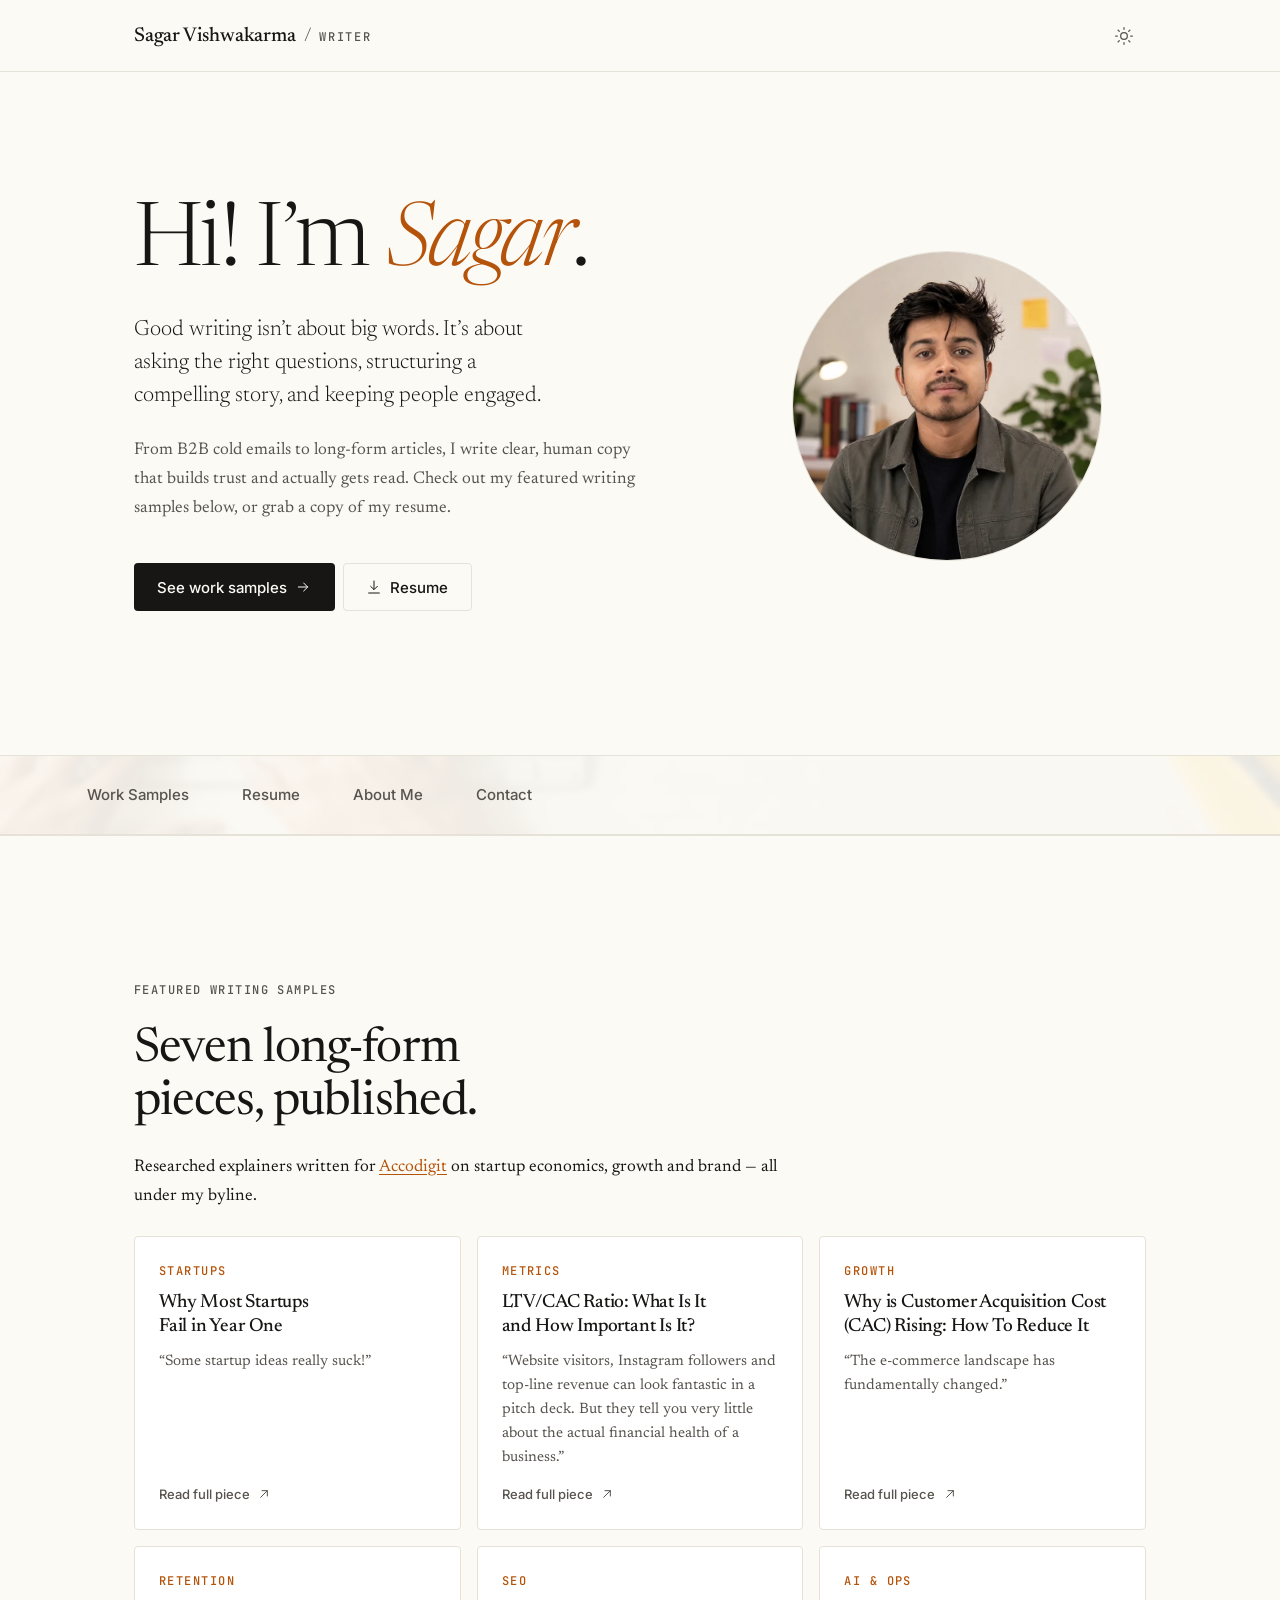
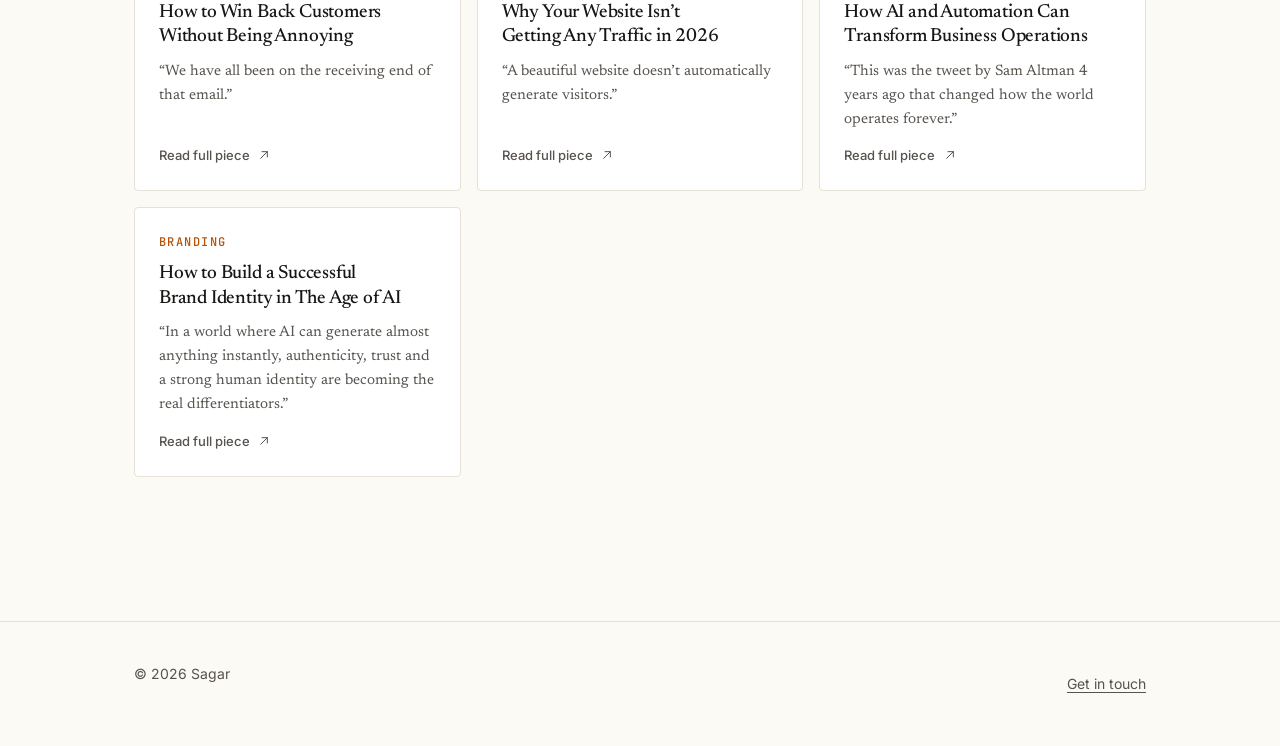
==== index.html @ b04f889c "first commit" ====
<!doctype html>
<html lang="en">
<head>
<meta charset="utf-8">
<meta name="viewport" content="width=device-width, initial-scale=1">
<title>Sagar Vishwakarma — Writer</title>
<meta name="description" content="Sagar Vishwakarma writes B2B cold email sequences, short-form video scripts and long-form articles. Featured writing samples, resume and contact.">
<meta name="author" content="Sagar Vishwakarma">
<link rel="canonical" href="https://example.github.io/">

<meta property="og:type" content="profile">
<meta property="og:title" content="Sagar Vishwakarma — Writer">
<meta property="og:description" content="Sagar Vishwakarma writes B2B cold email sequences, short-form video scripts and long-form articles. Featured writing samples, resume and contact.">
<meta property="og:image" content="assets/img/og-cover.png">
<meta property="og:image:width" content="1200">
<meta property="og:image:height" content="630">
<meta name="twitter:card" content="summary_large_image">
<meta name="twitter:title" content="Sagar Vishwakarma — Writer">
<meta name="twitter:description" content="Sagar Vishwakarma writes B2B cold email sequences, short-form video scripts and long-form articles. Featured writing samples, resume and contact.">
<meta name="twitter:image" content="assets/img/og-cover.png">

<meta name="theme-color" content="#FCFAF5" media="(prefers-color-scheme: light)">
<meta name="theme-color" content="#14130F" media="(prefers-color-scheme: dark)">

<link rel="icon" href="assets/img/favicon.svg" type="image/svg+xml">

<link rel="preconnect" href="https://fonts.googleapis.com">
<link rel="preconnect" href="https://fonts.gstatic.com" crossorigin>
<link href="https://fonts.googleapis.com/css2?family=Newsreader:ital,opsz,wght@0,6..72,300..700;1,6..72,300..600&family=Inter:wght@400;500;600&family=JetBrains+Mono:wght@400;500&display=swap" rel="stylesheet">
<link rel="stylesheet" href="assets/css/style.css">

<!-- Applied before paint so the theme never flashes -->
<script>
  // .js gates the scroll-reveal styles so a no-JS visitor never sees a blank page.
  // The failsafe drops the gate if main.js never gets to run (404, blocked, throws),
  // which would otherwise leave everything below the fold invisible.
  document.documentElement.classList.add("js");
  window.__revealFailsafe = setTimeout(function () {
    document.documentElement.classList.remove("js");
  }, 3000);
  try {
    var t = localStorage.getItem("theme");
    if (t === "dark" || t === "light") document.documentElement.setAttribute("data-theme", t);
  } catch (e) {}
</script>

<script type="application/ld+json">
{
  "@context": "https://schema.org",
  "@type": "Person",
  "name": "Sagar Vishwakarma",
  "alternateName": "Sagar",
  "jobTitle": "Copywriter & Video Scriptwriter",
  "email": "mailto:Sagarvishwa5901@gmail.com",
  "description": "B2B email copywriter, short-form video scriptwriter and long-form business writer.",
  "knowsAbout": ["Email copywriting", "B2B cold outreach", "Video scriptwriting", "Long-form articles"],
  "worksFor": { "@type": "Organization", "name": "Accodigit", "url": "https://accodigit.com/" },
  "sameAs": [
    "https://www.linkedin.com/in/gagarmesagarr/",
    "https://www.instagram.com/gagarmesagarr",
    "https://youtube.com/@gagarmesagarr",
    "https://www.facebook.com/profile.php?id=61570788022715"
  ]
}
</script>
</head>

<body>
<a class="skip-link" href="#main">Skip to content</a>

<header class="site-header">
  <div class="wrap">
    <a class="wordmark" href="index.html"><span class="wm-name">Sagar Vishwakarma</span> <span class="wm-sep">/</span> <span class="wm-role">Writer</span></a>
    <button type="button" class="icon-btn theme-toggle" id="themeToggle"
            aria-pressed="false" aria-label="Switch to dark theme">
      <svg class="sun" width="20" height="20" viewBox="0 0 24 24" fill="none" stroke="currentColor" stroke-width="1.5" stroke-linecap="round" aria-hidden="true">
        <circle cx="12" cy="12" r="4"/><path d="M12 2v2M12 20v2M4.9 4.9l1.4 1.4M17.7 17.7l1.4 1.4M2 12h2M20 12h2M4.9 19.1l1.4-1.4M17.7 6.3l1.4-1.4"/>
      </svg>
      <svg class="moon" width="20" height="20" viewBox="0 0 24 24" fill="none" stroke="currentColor" stroke-width="1.5" stroke-linecap="round" stroke-linejoin="round" aria-hidden="true">
        <path d="M21 12.8A9 9 0 1 1 11.2 3a7 7 0 0 0 9.8 9.8z"/>
      </svg>
    </button>
  </div>
</header>

<main id="main">
<!-- ============================ HERO ============================ -->
<section class="section hero" id="top" aria-labelledby="hero-title">
  <div class="wrap">
    <div>
      <h1 id="hero-title">Hi! I&rsquo;m <em>Sagar</em>.</h1>
      <p class="hero-thesis">Good writing isn&rsquo;t about big words. It&rsquo;s about asking the right questions, structuring a compelling story, and keeping people engaged.</p>
      <p class="hero-sub">From B2B cold emails to long-form articles, I write clear, human copy that builds trust and actually gets read. Check out my featured writing samples below, or grab a copy of my resume.</p>
      <div class="cta-row">
        <a class="btn btn-primary" href="work.html">
          See work samples
          <svg width="16" height="16" viewBox="0 0 24 24" fill="none" stroke="currentColor" stroke-width="1.5" stroke-linecap="round" stroke-linejoin="round" aria-hidden="true"><path d="M5 12h14M13 6l6 6-6 6"/></svg>
        </a>
        <a class="btn btn-ghost" href="resume.html">
          <svg width="16" height="16" viewBox="0 0 24 24" fill="none" stroke="currentColor" stroke-width="1.5" stroke-linecap="round" stroke-linejoin="round" aria-hidden="true"><path d="M12 3v12M7 11l5 5 5-5M4 21h16"/></svg>
          Resume
        </a>
      </div>
    </div>

    <div class="portrait-round">
      <picture>
        <source srcset="assets/img/portrait.webp" type="image/webp">
        <img src="assets/img/portrait.jpg" alt="Sagar Vishwakarma" width="760" height="760" loading="eager" fetchpriority="high">
      </picture>
    </div>
  </div>
</section>

<nav class="tabs" id="nav" aria-label="Sections" data-bg="index">
  <div class="tabs-scroll">
    <div class="tabs-inner">
      <a href="work.html">Work Samples</a>
      <a href="resume.html">Resume</a>
      <a href="about.html">About Me</a>
      <a href="contact.html">Contact</a>
    </div>
  </div>
</nav>

<section class="section" id="featured" aria-labelledby="featured-title">
  <div class="wrap">
    <p class="eyebrow">Featured writing samples</p>
    <h2 id="featured-title" class="reveal">Seven long-form pieces, published.</h2>
    <div class="prose reveal">
      <p>Researched explainers written for <a href="https://accodigit.com/" rel="noopener" target="_blank">Accodigit</a> on startup economics, growth and brand &mdash; all under my byline.</p>
    </div>
    <ul class="article-grid reveal">
      <li>
        <a class="article-card" href="https://accodigit.com/why-most-startups-fail-in-year-one/" rel="noopener" target="_blank">
          <span class="tag">Startups</span>
          <span class="article-title">Why Most Startups Fail in Year One</span>
          <span class="hook">&ldquo;Some startup ideas really suck!&rdquo;</span>
          <span class="article-meta">Read full piece <svg width="16" height="16" viewBox="0 0 24 24" fill="none" stroke="currentColor" stroke-width="1.5" stroke-linecap="round" stroke-linejoin="round" aria-hidden="true"><path d="M7 17 17 7M9 7h8v8"/></svg></span>
        </a>
      </li>
      <li>
        <a class="article-card" href="https://accodigit.com/ltv-cac-ratio-what-is-it-and-how-important-is-it/" rel="noopener" target="_blank">
          <span class="tag">Metrics</span>
          <span class="article-title">LTV/CAC Ratio: What Is It and How Important Is It?</span>
          <span class="hook">&ldquo;Website visitors, Instagram followers and top-line revenue can look fantastic in a pitch deck. But they tell you very little about the actual financial health of a business.&rdquo;</span>
          <span class="article-meta">Read full piece <svg width="16" height="16" viewBox="0 0 24 24" fill="none" stroke="currentColor" stroke-width="1.5" stroke-linecap="round" stroke-linejoin="round" aria-hidden="true"><path d="M7 17 17 7M9 7h8v8"/></svg></span>
        </a>
      </li>
      <li>
        <a class="article-card" href="https://accodigit.com/why-is-customer-acquisition-cost-cac-rising-how-to-reduce-it/" rel="noopener" target="_blank">
          <span class="tag">Growth</span>
          <span class="article-title">Why is Customer Acquisition Cost (CAC) Rising: How To Reduce It</span>
          <span class="hook">&ldquo;The e-commerce landscape has fundamentally changed.&rdquo;</span>
          <span class="article-meta">Read full piece <svg width="16" height="16" viewBox="0 0 24 24" fill="none" stroke="currentColor" stroke-width="1.5" stroke-linecap="round" stroke-linejoin="round" aria-hidden="true"><path d="M7 17 17 7M9 7h8v8"/></svg></span>
        </a>
      </li>
      <li>
        <a class="article-card" href="https://accodigit.com/how-to-win-back-customers-without-being-annoying/" rel="noopener" target="_blank">
          <span class="tag">Retention</span>
          <span class="article-title">How to Win Back Customers Without Being Annoying</span>
          <span class="hook">&ldquo;We have all been on the receiving end of that email.&rdquo;</span>
          <span class="article-meta">Read full piece <svg width="16" height="16" viewBox="0 0 24 24" fill="none" stroke="currentColor" stroke-width="1.5" stroke-linecap="round" stroke-linejoin="round" aria-hidden="true"><path d="M7 17 17 7M9 7h8v8"/></svg></span>
        </a>
      </li>
      <li>
        <a class="article-card" href="https://accodigit.com/why-your-website-isnt-getting-any-traffic-in-2026/" rel="noopener" target="_blank">
          <span class="tag">SEO</span>
          <span class="article-title">Why Your Website Isn&rsquo;t Getting Any Traffic in 2026</span>
          <span class="hook">&ldquo;A beautiful website doesn&rsquo;t automatically generate visitors.&rdquo;</span>
          <span class="article-meta">Read full piece <svg width="16" height="16" viewBox="0 0 24 24" fill="none" stroke="currentColor" stroke-width="1.5" stroke-linecap="round" stroke-linejoin="round" aria-hidden="true"><path d="M7 17 17 7M9 7h8v8"/></svg></span>
        </a>
      </li>
      <li>
        <a class="article-card" href="https://accodigit.com/how-ai-and-automation-can-transform-business-operations/" rel="noopener" target="_blank">
          <span class="tag">AI &amp; Ops</span>
          <span class="article-title">How AI and Automation Can Transform Business Operations</span>
          <span class="hook">&ldquo;This was the tweet by Sam Altman 4 years ago that changed how the world operates forever.&rdquo;</span>
          <span class="article-meta">Read full piece <svg width="16" height="16" viewBox="0 0 24 24" fill="none" stroke="currentColor" stroke-width="1.5" stroke-linecap="round" stroke-linejoin="round" aria-hidden="true"><path d="M7 17 17 7M9 7h8v8"/></svg></span>
        </a>
      </li>
      <li>
        <a class="article-card" href="https://accodigit.com/how-to-build-a-successful-brand-identity-in-the-age-of-ai/" rel="noopener" target="_blank">
          <span class="tag">Branding</span>
          <span class="article-title">How to Build a Successful Brand Identity in The Age of AI</span>
          <span class="hook">&ldquo;In a world where AI can generate almost anything instantly, authenticity, trust and a strong human identity are becoming the real differentiators.&rdquo;</span>
          <span class="article-meta">Read full piece <svg width="16" height="16" viewBox="0 0 24 24" fill="none" stroke="currentColor" stroke-width="1.5" stroke-linecap="round" stroke-linejoin="round" aria-hidden="true"><path d="M7 17 17 7M9 7h8v8"/></svg></span>
        </a>
      </li>
    </ul>
  </div>
</section>
</main>



<footer class="site-footer">
  <div class="wrap">
    <span>&copy; 2026 Sagar</span>
    <span><a href="contact.html">Get in touch</a></span>
  </div>
</footer>

<div class="visually-hidden" role="status" aria-live="polite" id="liveRegion"></div>

<script src="assets/js/main.js" defer onerror="document.documentElement.classList.remove('js')"></script>
</body>
</html>
---- assets/css/style.css ----
/* ==========================================================================
   Sagar — writer portfolio
   Warm editorial / type-led. Hand-written CSS, no build step.
   Palette + type sourced from ui-ux-pro-max (News Editorial / Notes & Writing App),
   adapted. Every colour pair verified >= 4.5:1 for body text — see README.
   ========================================================================== */

/* ---------- 1. Tokens ---------------------------------------------------- */

:root {
  color-scheme: light dark;

  --paper:      #FCFAF5;
  --card:       #FFFFFF;
  --ink:        #171614;
  --ink-muted:  #57534E;
  --accent:     #B45309;   /* text + links  — 4.81:1 on paper */
  --accent-deco:#D97706;   /* decorative only — 3.05:1, never body copy */
  --rule:       #E7E2D7;
  --ring:       #B45309;
  --shade:      rgba(23, 22, 20, .045);

  --space-1: .5rem;   --space-2: 1rem;    --space-3: 1.5rem;
  --space-4: 2.5rem;  --space-5: 4rem;    --space-6: 6rem;   --space-7: 9rem;

  --maxw: 68ch;
  --maxw-wide: 1140px;
  --gutter: clamp(1.25rem, 5vw, 4rem);

  --fs-hero:  clamp(2.75rem, 7vw, 5.5rem);
  --fs-h2:    clamp(2rem, 4vw, 3rem);
  --fs-h3:    clamp(1.35rem, 2.2vw, 1.75rem);
  --fs-lead:  clamp(1.15rem, 1.8vw, 1.375rem);
  --fs-body:  1.0625rem;
  --fs-ui:    .9375rem;
  --fs-label: .75rem;

  --dur: 220ms;
  --ease: cubic-bezier(.22,.61,.36,1);

  --font-serif: "Newsreader", Georgia, "Times New Roman", serif;
  --font-ui:    "Inter", -apple-system, BlinkMacSystemFont, "Segoe UI", Helvetica, Arial, sans-serif;
  --font-mono:  "JetBrains Mono", ui-monospace, SFMono-Regular, Menlo, Consolas, monospace;
}

/* Dark: system default, unless the user explicitly chose light */
@media (prefers-color-scheme: dark) {
  :root:not([data-theme="light"]) {
    --paper:      #14130F;
    --card:       #1B1A15;
    --ink:        #F2EEE5;
    --ink-muted:  #A8A29E;
    --accent:     #FBBF24;
    --accent-deco:#FBBF24;
    --rule:       #2A2823;
    --ring:       #FBBF24;
    --shade:      rgba(242, 238, 229, .05);
  }
}

/* Dark: explicit choice wins in both directions */
:root[data-theme="dark"] {
  --paper:      #14130F;
  --card:       #1B1A15;
  --ink:        #F2EEE5;
  --ink-muted:  #A8A29E;
  --accent:     #FBBF24;
  --accent-deco:#FBBF24;
  --rule:       #2A2823;
  --ring:       #FBBF24;
  --shade:      rgba(242, 238, 229, .05);
}

/* ---------- 2. Reset + base --------------------------------------------- */

*, *::before, *::after { box-sizing: border-box; }

[hidden] { display: none !important; }

html {
  scroll-behavior: smooth;
  -webkit-text-size-adjust: 100%;
}

body {
  margin: 0;
  background: var(--paper);
  color: var(--ink);
  font-family: var(--font-serif);
  font-size: var(--fs-body);
  line-height: 1.7;
  font-optical-sizing: auto;
  -webkit-font-smoothing: antialiased;
  overflow-x: hidden;
}

img, svg, picture { display: block; max-width: 100%; }
img { height: auto; }

h1, h2, h3, h4 {
  font-family: var(--font-serif);
  font-weight: 400;
  margin: 0;
  text-wrap: balance;
}

p { margin: 0 0 var(--space-2); }
p:last-child { margin-bottom: 0; }

a { color: var(--accent); text-underline-offset: .18em; }
a:hover { text-decoration-thickness: 2px; }

button { font: inherit; color: inherit; cursor: pointer; }

:focus-visible {
  outline: 2px solid var(--ring);
  outline-offset: 3px;
  border-radius: 2px;
}
:focus:not(:focus-visible) { outline: none; }

::selection { background: var(--accent-deco); color: #fff; }

/* ---------- 3. Layout primitives ---------------------------------------- */

.wrap {
  width: 100%;
  max-width: var(--maxw-wide);
  margin-inline: auto;
  padding-inline: var(--gutter);
}

.prose { max-width: var(--maxw); }

.section {
  padding-block: var(--space-7);
  border-top: 1px solid var(--rule);
  scroll-margin-top: 72px;
}
.section:first-of-type { border-top: 0; }

@media (max-width: 720px) {
  .section { padding-block: var(--space-5); }
}

.eyebrow {
  font-family: var(--font-mono);
  font-size: var(--fs-label);
  font-weight: 500;
  letter-spacing: .12em;
  text-transform: uppercase;
  color: var(--ink-muted);
  margin: 0 0 var(--space-3);
}
.eyebrow .num { color: var(--accent); }

.page-title,
.section > .wrap > h2:not(.sub) {
  font-size: var(--fs-h2);
  line-height: 1.1;
  letter-spacing: -.02em;
  max-width: 20ch;
  margin-bottom: var(--space-3);
}

.lead {
  font-size: var(--fs-lead);
  line-height: 1.55;
  font-weight: 300;
  max-width: 60ch;
}

h3,
.sub {
  font-size: var(--fs-h3);
  font-weight: 400;
  line-height: 1.25;
  letter-spacing: -.01em;
  margin-block: var(--space-5) var(--space-2);
  max-width: none;
}

.skip-link {
  position: absolute;
  left: var(--space-2);
  top: -100px;
  z-index: 100;
  padding: .75rem 1.25rem;
  background: var(--ink);
  color: var(--paper);
  font-family: var(--font-ui);
  font-size: var(--fs-ui);
  text-decoration: none;
  border-radius: 4px;
  transition: top var(--dur) var(--ease);
}
.skip-link:focus { top: var(--space-2); }

/* ---------- 4. Header + tab strip ---------------------------------------- */

.site-header {
  height: 72px;
  display: flex;
  align-items: center;
  background: var(--paper);
}
.site-header .wrap {
  display: flex;
  align-items: center;
  justify-content: space-between;
  gap: var(--space-2);
}

.wordmark {
  font-family: var(--font-serif);
  font-size: 1.25rem;
  font-weight: 500;
  letter-spacing: -.01em;
  color: var(--ink);
  text-decoration: none;
  padding: .5rem 0;
}
.wordmark { display: inline-flex; align-items: baseline; gap: .5rem; flex-wrap: wrap; }
.wm-name { font-weight: 500; }
.wm-sep { color: var(--ink-muted); font-weight: 300; }
.wm-role {
  font-family: var(--font-mono);
  font-size: var(--fs-label);
  letter-spacing: .14em;
  text-transform: uppercase;
  color: var(--ink-muted);
}
.site-header { border-bottom: 1px solid var(--rule); }

.icon-btn {
  display: inline-flex;
  align-items: center;
  justify-content: center;
  width: 44px; height: 44px;
  background: none;
  border: 1px solid transparent;
  border-radius: 4px;
  color: var(--ink-muted);
  transition: color var(--dur) var(--ease), border-color var(--dur) var(--ease);
}
.icon-btn:hover { color: var(--ink); border-color: var(--rule); }

.theme-toggle .moon { display: none; }
:root[data-theme="dark"] .theme-toggle .sun { display: none; }
:root[data-theme="dark"] .theme-toggle .moon { display: block; }
@media (prefers-color-scheme: dark) {
  :root:not([data-theme="light"]) .theme-toggle .sun  { display: none; }
  :root:not([data-theme="light"]) .theme-toggle .moon { display: block; }
}

/* Tab strip — photographic ground under a heavy theme-tinted scrim, so the
   texture reads but text contrast stays on the paper/ink relationship.
   Sticky: on the Profile page it rides up with the hero, then pins. */
.tabs {
  position: sticky;
  top: 0;
  z-index: 50;
  border-block: 1px solid var(--rule);
  background-color: var(--paper);
  background-size: cover;
  background-position: center;
  isolation: isolate;
}
.tabs::before {
  content: "";
  position: absolute;
  inset: 0;
  z-index: -1;
  background: color-mix(in srgb, var(--paper) 92%, transparent);
  -webkit-backdrop-filter: blur(2px) saturate(.9);
  backdrop-filter: blur(2px) saturate(.9);
}
/* Each tab carries its own ground, drawn from that section's own imagery. */
.tabs[data-bg="index"]   { background-image: image-set(url("../img/tab-bg-index.webp") type("image/webp"),   url("../img/tab-bg-index.jpg") type("image/jpeg")); }
.tabs[data-bg="work"]    { background-image: image-set(url("../img/tab-bg-work.webp") type("image/webp"),    url("../img/tab-bg-work.jpg") type("image/jpeg")); }
.tabs[data-bg="resume"]  { background-image: image-set(url("../img/tab-bg-resume.webp") type("image/webp"),  url("../img/tab-bg-resume.jpg") type("image/jpeg")); }
.tabs[data-bg="about"]   { background-image: image-set(url("../img/tab-bg-about.webp") type("image/webp"),   url("../img/tab-bg-about.jpg") type("image/jpeg")); }
.tabs[data-bg="contact"] { background-image: image-set(url("../img/tab-bg-contact.webp") type("image/webp"), url("../img/tab-bg-contact.jpg") type("image/jpeg")); }

@supports not (background: color-mix(in srgb, red 50%, transparent)) {
  .tabs { background-image: none; }
}

.tabs-scroll {
  overflow-x: auto;
  overscroll-behavior-x: contain;
  scrollbar-width: none;
  -ms-overflow-style: none;
}
.tabs-scroll::-webkit-scrollbar { display: none; }

.tabs-inner {
  display: flex;
  width: max-content;
  min-width: 100%;
  max-width: var(--maxw-wide);
  margin-inline: auto;
  padding-inline: var(--gutter);
}

.tabs a {
  position: relative;
  display: flex;
  align-items: center;
  flex: 0 0 auto;
  min-height: 60px;
  padding: 1rem 1.35rem;
  margin: .55rem .25rem;
  border: 1px solid transparent;
  border-radius: 4px;
  font-family: var(--font-ui);
  font-size: var(--fs-ui);
  font-weight: 500;
  color: var(--ink-muted);
  text-decoration: none;
  white-space: nowrap;
  transition: color var(--dur) var(--ease), background var(--dur) var(--ease),
              border-color var(--dur) var(--ease), transform var(--dur) var(--ease);
}
.tabs a:first-child { margin-left: 0; }
.tabs a:hover {
  color: var(--ink);
  background: color-mix(in srgb, var(--card) 70%, transparent);
  border-color: var(--rule);
}

/* Current tab: enlarged and filled — the sketches draw it bigger, not just tinted */
.tabs a[aria-current="page"] {
  color: var(--ink);
  background: var(--card);
  border-color: var(--ink);
  font-size: 1.0625rem;
  padding-inline: 1.6rem;
  box-shadow: 0 1px 0 var(--rule);
}

@media (max-width: 720px) {
  .tabs-inner { padding-inline: max(1rem, calc(var(--gutter) - .5rem)); }
  .tabs a { padding-inline: 1rem; font-size: .9375rem; }
  .tabs a[aria-current="page"] { font-size: 1rem; padding-inline: 1.2rem; }
}

/* ---------- 5. Hero ------------------------------------------------------ */

.hero {
  padding-block: clamp(var(--space-5), 10vw, var(--space-7)) var(--space-7);
  border-top: 0;
}
.hero .wrap {
  display: grid;
  grid-template-columns: minmax(0, 1.35fr) minmax(0, 1fr);
  gap: clamp(var(--space-4), 6vw, var(--space-6));
  align-items: center;
}
@media (max-width: 880px) {
  .hero .wrap { grid-template-columns: 1fr; }
}

.hero h1 {
  font-size: var(--fs-hero);
  font-weight: 300;
  line-height: 1.02;
  letter-spacing: -.03em;
  margin-bottom: var(--space-3);
}
.hero h1 em {
  font-style: italic;
  font-weight: 300;
  color: var(--accent);
}

.hero-thesis {
  font-size: var(--fs-lead);
  line-height: 1.5;
  font-weight: 300;
  max-width: 34ch;
  margin-bottom: var(--space-3);
}
.hero-sub {
  color: var(--ink-muted);
  max-width: 52ch;
  margin-bottom: var(--space-4);
}

.cta-row {
  display: flex;
  flex-wrap: wrap;
  gap: var(--space-1);
}

.btn {
  display: inline-flex;
  align-items: center;
  gap: .5rem;
  min-height: 48px;
  padding: 0 1.4rem;
  font-family: var(--font-ui);
  font-size: var(--fs-ui);
  font-weight: 500;
  text-decoration: none;
  border-radius: 4px;
  border: 1px solid transparent;
  transition: background var(--dur) var(--ease), color var(--dur) var(--ease),
              border-color var(--dur) var(--ease), transform var(--dur) var(--ease);
}
.btn:active { transform: translateY(1px); }

.btn-primary { background: var(--ink); color: var(--paper); }
.btn-primary:hover { background: var(--accent); color: #fff; }
:root[data-theme="dark"] .btn-primary:hover { color: #14130F; }

.btn-ghost { border-color: var(--rule); color: var(--ink); }
.btn-ghost:hover { border-color: var(--ink); background: var(--shade); }

/* Portrait / image slots */
.frame {
  position: relative;
  overflow: hidden;
  border: 1px solid var(--rule);
  border-radius: 4px;
  background: var(--card);
}
.frame-3-4 { aspect-ratio: 3 / 4; }
.frame-1-1 { aspect-ratio: 1 / 1; }
.frame-16-9 { aspect-ratio: 16 / 9; }
.frame img,
.frame picture { width: 100%; height: 100%; object-fit: cover; }
/* A frame with no fixed ratio just follows the image's own proportions. */
.frame:not([class*="frame-"]) img { height: auto; }

.figure { margin: var(--space-3) 0 0; max-width: var(--maxw-wide); }
.figure figcaption {
  margin-top: var(--space-1);
  font-family: var(--font-ui);
  font-size: .8125rem;
  line-height: 1.5;
  color: var(--ink-muted);
  display: flex;
  flex-wrap: wrap;
  align-items: center;
  gap: .5rem;
}

.placeholder {
  position: absolute;
  inset: 0;
  display: flex;
  flex-direction: column;
  align-items: center;
  justify-content: center;
  gap: .5rem;
  padding: var(--space-2);
  text-align: center;
  background:
    repeating-linear-gradient(45deg, transparent 0 10px, var(--shade) 10px 20px);
  color: var(--ink-muted);
  font-family: var(--font-mono);
  font-size: var(--fs-label);
  letter-spacing: .08em;
  text-transform: uppercase;
}
.placeholder svg { opacity: .5; }

/* ---------- 6. Email case study ------------------------------------------ */

.case-intro {
  display: grid;
  grid-template-columns: minmax(0, 1fr) minmax(0, .8fr);
  gap: clamp(var(--space-3), 5vw, var(--space-5));
  align-items: start;
}
@media (max-width: 880px) { .case-intro { grid-template-columns: 1fr; } }

.framework {
  list-style: none;
  counter-reset: step;
  margin: var(--space-3) 0 0;
  padding: 0;
  max-width: var(--maxw);
}
.framework li {
  counter-increment: step;
  display: grid;
  grid-template-columns: 3.25rem minmax(0, 1fr);
  gap: var(--space-2);
  padding-block: var(--space-3);
  border-top: 1px solid var(--rule);
}
.framework li:last-child { border-bottom: 1px solid var(--rule); }
.framework li::before {
  content: counter(step, decimal-leading-zero);
  font-family: var(--font-mono);
  font-size: var(--fs-label);
  font-weight: 500;
  letter-spacing: .08em;
  color: var(--accent);
  padding-top: .45rem;
}
.framework strong {
  display: block;
  font-family: var(--font-serif);
  font-size: 1.1875rem;
  font-weight: 500;
  margin-bottom: .25rem;
}
.framework span { color: var(--ink-muted); }

/* Email sample cards */
.samples {
  display: grid;
  gap: var(--space-3);
  margin-top: var(--space-3);
}
@media (min-width: 1000px) {
  .samples { grid-template-columns: repeat(2, minmax(0, 1fr)); }
}

.email {
  display: flex;
  flex-direction: column;
  background: var(--card);
  border: 1px solid var(--rule);
  border-radius: 4px;
  overflow: hidden;
}
.email-head {
  display: grid;
  gap: .6rem;
  padding: var(--space-2) var(--space-3);
  border-bottom: 1px solid var(--rule);
}
.email-meta { display: grid; gap: .15rem; }
.email-meta dt {
  font-family: var(--font-mono);
  font-size: .6875rem;
  font-weight: 500;
  letter-spacing: .1em;
  text-transform: uppercase;
  color: var(--ink-muted);
}
.email-meta dd {
  margin: 0;
  font-family: var(--font-serif);
  font-size: 1.0625rem;
  line-height: 1.4;
}
.email-meta dd.preview { color: var(--ink-muted); font-size: .9375rem; }

.email-body {
  padding: var(--space-3);
  flex: 1;
}
.email-body p { margin-bottom: .9rem; }
.email-sign {
  margin-top: var(--space-2);
  padding-top: var(--space-2);
  border-top: 1px solid var(--rule);
  font-size: .9375rem;
  color: var(--ink-muted);
}
.email-sign span { display: block; }

.copy-btn {
  align-self: flex-start;
  display: inline-flex;
  align-items: center;
  gap: .45rem;
  min-height: 44px;
  margin: 0 var(--space-3) var(--space-3);
  padding: 0 .9rem;
  font-family: var(--font-ui);
  font-size: .875rem;
  font-weight: 500;
  color: var(--ink-muted);
  background: none;
  border: 1px solid var(--rule);
  border-radius: 4px;
  transition: color var(--dur) var(--ease), border-color var(--dur) var(--ease);
}
.copy-btn:hover { color: var(--ink); border-color: var(--ink); }
.copy-btn .check { display: none; }
.copy-btn[data-copied="true"] { color: var(--accent); border-color: var(--accent); }
.copy-btn[data-copied="true"] .check { display: block; }
.copy-btn[data-copied="true"] .clip { display: none; }

/* Results strip */
.metrics {
  display: grid;
  gap: var(--space-2);
  margin: var(--space-3) 0 var(--space-4);
  padding: 0;
  list-style: none;
}
@media (min-width: 700px) {
  .metrics { grid-template-columns: repeat(3, minmax(0, 1fr)); }
}
.metrics li {
  padding: var(--space-3);
  background: var(--card);
  border: 1px solid var(--rule);
  border-radius: 4px;
}
.metrics .value {
  display: block;
  font-family: var(--font-serif);
  font-size: clamp(1.75rem, 3.5vw, 2.5rem);
  font-weight: 300;
  line-height: 1;
  letter-spacing: -.02em;
  color: var(--ink);
  margin-bottom: .6rem;
}
.metrics .value[data-pending="true"] { color: var(--ink-muted); }
.metrics .label {
  font-family: var(--font-mono);
  font-size: var(--fs-label);
  letter-spacing: .1em;
  text-transform: uppercase;
  color: var(--ink-muted);
}

/* ---------- 7. Scripts --------------------------------------------------- */

.script-grid {
  display: grid;
  gap: var(--space-2);
  margin-top: var(--space-4);
}
@media (min-width: 700px)  { .script-grid { grid-template-columns: repeat(2, minmax(0, 1fr)); } }
@media (min-width: 1040px) { .script-grid { grid-template-columns: repeat(4, minmax(0, 1fr)); } }

.script-card {
  display: flex;
  flex-direction: column;
  gap: .75rem;
  padding: var(--space-3);
  overflow: hidden;
  background: var(--card);
  border: 1px solid var(--rule);
  border-radius: 4px;
  transition: border-color var(--dur) var(--ease), transform var(--dur) var(--ease);
}
.script-card:hover { border-color: var(--ink); }
@media (hover: hover) {
  .script-card:hover { transform: translateY(-2px); }
}

.tag {
  font-family: var(--font-mono);
  font-size: var(--fs-label);
  font-weight: 500;
  letter-spacing: .12em;
  text-transform: uppercase;
  color: var(--accent);
}
.script-card .card-title {
  margin: 0;
  font-size: var(--fs-h3);
  line-height: 1.2;
}
.script-card .hook {
  color: var(--ink-muted);
  margin: 0;
  flex: 1;
}
.script-open {
  align-self: flex-start;
  display: inline-flex;
  align-items: center;
  gap: .4rem;
  min-height: 44px;
  padding: 0;
  background: none;
  border: 0;
  font-family: var(--font-ui);
  font-size: var(--fs-ui);
  font-weight: 500;
  color: var(--ink);
  transition: color var(--dur) var(--ease), gap var(--dur) var(--ease);
}
.script-open:hover { color: var(--accent); gap: .7rem; }
.script-open svg { transition: transform var(--dur) var(--ease); }

/* Portrait poster on each script card — 9:16, per the wireframe */
.poster {
  position: relative;
  display: flex;
  align-items: center;
  justify-content: center;
  aspect-ratio: 9 / 16;
  max-height: 340px;
  margin: calc(var(--space-3) * -1) calc(var(--space-3) * -1) 0;
  border-bottom: 1px solid var(--rule);
  background:
    linear-gradient(160deg, color-mix(in srgb, var(--accent-deco) 12%, transparent), transparent 60%),
    var(--shade);
  color: var(--ink-muted);
  text-decoration: none;
  overflow: hidden;
}
.poster .tag { position: absolute; top: var(--space-2); left: var(--space-3); }
.poster .play {
  display: inline-flex;
  align-items: center;
  justify-content: center;
  width: 60px; height: 60px;
  border-radius: 50%;
  border: 1px solid var(--rule);
  background: var(--card);
  color: var(--ink);
  transition: transform var(--dur) var(--ease), border-color var(--dur) var(--ease);
}
.script-card:hover .poster .play { transform: scale(1.06); border-color: var(--accent); color: var(--accent); }

.card-actions { display: flex; flex-wrap: wrap; align-items: center; gap: var(--space-2); }

.watch {
  display: inline-flex;
  align-items: center;
  gap: .4rem;
  min-height: 44px;
  font-family: var(--font-ui);
  font-size: var(--fs-ui);
  font-weight: 500;
  color: var(--ink-muted);
  text-decoration: none;
  transition: color var(--dur) var(--ease);
}
.watch:hover { color: var(--accent); }

/* Fallback disclosure — the source of truth for script text.
   With JS on, this is hidden and the dialog reads from it. */
.script-fallback { margin-top: var(--space-1); }
.script-fallback > summary {
  min-height: 44px;
  display: flex;
  align-items: center;
  font-family: var(--font-ui);
  font-size: var(--fs-ui);
  font-weight: 500;
  cursor: pointer;
  color: var(--ink);
}
.script-fallback[data-enhanced="true"] { display: none; }

.script-body h4 {
  font-family: var(--font-mono);
  margin-block: var(--space-3) var(--space-1);
  font-size: var(--fs-label);
  font-weight: 500;
  letter-spacing: .12em;
  text-transform: uppercase;
  color: var(--ink-muted);
  margin: var(--space-3) 0 var(--space-1);
}
.script-body p { max-width: var(--maxw); }
.script-body .stage {
  color: var(--ink-muted);
  font-style: italic;
}

/* Bilingual segmented control */
.lang-switch {
  display: inline-flex;
  gap: 2px;
  padding: 3px;
  background: var(--shade);
  border: 1px solid var(--rule);
  border-radius: 4px;
}
.lang-switch button {
  min-height: 38px;
  padding: 0 .9rem;
  font-family: var(--font-mono);
  font-size: var(--fs-label);
  font-weight: 500;
  letter-spacing: .1em;
  text-transform: uppercase;
  color: var(--ink-muted);
  background: none;
  border: 0;
  border-radius: 3px;
  transition: background var(--dur) var(--ease), color var(--dur) var(--ease);
}
.lang-switch button:hover { color: var(--ink); }
.lang-switch button[aria-pressed="true"] {
  background: var(--card);
  color: var(--ink);
  box-shadow: 0 0 0 1px var(--rule);
}

/* ---------- 8. Dialog ---------------------------------------------------- */

dialog.script-dialog {
  width: min(760px, calc(100vw - 2rem));
  max-height: min(86vh, 900px);
  padding: 0;
  border: 1px solid var(--rule);
  border-radius: 6px;
  background: var(--paper);
  color: var(--ink);
  overflow: hidden;
}
dialog.script-dialog::backdrop {
  background: rgba(20, 19, 15, .55);
  -webkit-backdrop-filter: blur(3px);
  backdrop-filter: blur(3px);
}
.dialog-head {
  position: sticky;
  top: 0;
  display: flex;
  align-items: center;
  justify-content: space-between;
  gap: var(--space-2);
  padding: var(--space-2) var(--space-3);
  background: var(--paper);
  border-bottom: 1px solid var(--rule);
}
.dialog-head h2 { font-size: 1.375rem; line-height: 1.2; }
.dialog-head .tag { display: block; margin-bottom: .15rem; }
.dialog-tools { display: flex; align-items: center; gap: var(--space-1); flex-shrink: 0; }
.dialog-scroll {
  overflow-y: auto;
  max-height: calc(min(86vh, 900px) - 76px);
  padding: var(--space-3);
  overscroll-behavior: contain;
}
@media (max-width: 560px) {
  .dialog-head { flex-wrap: wrap; }
}

/* ---------- 9. About + Contact ------------------------------------------- */

.about-grid {
  display: grid;
  grid-template-columns: minmax(0, .62fr) minmax(0, 1fr);
  gap: clamp(var(--space-3), 5vw, var(--space-5));
  align-items: start;
}
@media (max-width: 880px) { .about-grid { grid-template-columns: 1fr; } }

.pullquote {
  margin: var(--space-4) 0;
  padding-left: var(--space-3);
  border-left: 2px solid var(--accent-deco);
  font-size: clamp(1.375rem, 2.6vw, 1.875rem);
  font-style: italic;
  font-weight: 300;
  line-height: 1.35;
  letter-spacing: -.01em;
  max-width: 24ch;
}
.pullquote p { margin: 0; }

.contact-links {
  list-style: none;
  margin: var(--space-4) 0 0;
  padding: 0;
  max-width: var(--maxw);
}
.contact-links li { border-top: 1px solid var(--rule); }
.contact-links li:last-child { border-bottom: 1px solid var(--rule); }
.contact-links a,
.contact-links span.pending {
  display: flex;
  align-items: center;
  gap: var(--space-2);
  min-height: 64px;
  padding-block: var(--space-1);
  font-family: var(--font-ui);
  font-size: var(--fs-ui);
  text-decoration: none;
  color: var(--ink);
  transition: color var(--dur) var(--ease);
}
.contact-links a:hover { color: var(--accent); }
.contact-links .what {
  font-family: var(--font-mono);
  font-size: var(--fs-label);
  letter-spacing: .1em;
  text-transform: uppercase;
  color: var(--ink-muted);
  width: 6.5rem;
  flex-shrink: 0;
}
.contact-links .val { flex: 1; min-width: 0; overflow-wrap: anywhere; }
.contact-links .note { color: var(--ink-muted); font-size: .8125rem; }
.contact-links span.pending { color: var(--ink-muted); cursor: not-allowed; }

.mailto-big {
  display: inline-block;
  font-family: var(--font-serif);
  font-size: clamp(1.5rem, 4vw, 2.5rem);
  font-weight: 300;
  letter-spacing: -.02em;
  line-height: 1.2;
  color: var(--ink);
  text-decoration: none;
  border-bottom: 1px solid var(--rule);
  /* padding keeps the tap target >= 44px tall at the smallest clamp size */
  padding-block: .65rem .45rem;
  overflow-wrap: anywhere;
  transition: color var(--dur) var(--ease), border-color var(--dur) var(--ease);
}
.mailto-big:hover { color: var(--accent); border-color: var(--accent); }

.site-footer {
  padding-block: var(--space-4);
  border-top: 1px solid var(--rule);
  font-family: var(--font-ui);
  font-size: .875rem;
  color: var(--ink-muted);
}
.site-footer .wrap { display: flex; flex-wrap: wrap; gap: var(--space-2); justify-content: space-between; }

/* ---------- 9b. Contents index (Profile page) ---------------------------- */

.contents {
  list-style: none;
  counter-reset: none;
  margin: 0;
  padding: 0;
  max-width: var(--maxw-wide);
}
.contents li { border-top: 1px solid var(--rule); }
.contents li:last-child { border-bottom: 1px solid var(--rule); }
.contents a {
  display: grid;
  grid-template-columns: 3.5rem minmax(0, 1fr) auto;
  align-items: center;
  gap: var(--space-2);
  min-height: 88px;
  padding-block: var(--space-3);
  text-decoration: none;
  color: var(--ink);
  transition: color var(--dur) var(--ease);
}
.contents a:hover { color: var(--accent); }
.contents a:hover .c-name { text-decoration: underline; text-underline-offset: .18em; }
.contents .c-num {
  font-family: var(--font-mono);
  font-size: var(--fs-label);
  font-weight: 500;
  letter-spacing: .1em;
  color: var(--accent);
  align-self: start;
  padding-top: .35rem;
}
.contents .c-name {
  display: block;
  font-family: var(--font-serif);
  font-size: var(--fs-h3);
  line-height: 1.25;
  letter-spacing: -.01em;
  margin-bottom: .2rem;
}
.contents .c-desc {
  display: block;
  color: var(--ink-muted);
  font-size: var(--fs-body);
  max-width: 62ch;
}
.contents svg { flex-shrink: 0; transition: transform var(--dur) var(--ease); }
.contents a:hover svg { transform: translateX(3px); }

@media (max-width: 560px) {
  .contents a { grid-template-columns: 2.5rem minmax(0, 1fr); }
  .contents a > svg { display: none; }
}

/* Round profile portrait, per the wireframe */
.portrait-round {
  width: min(340px, 78%);
  aspect-ratio: 1 / 1;
  margin-inline: auto;
  border-radius: 50%;
  overflow: hidden;
  border: 1px solid var(--rule);
  background: var(--card);
}
.portrait-round img { width: 100%; height: 100%; object-fit: cover; }

/* Social links as icons */
.socials {
  list-style: none;
  display: grid;
  gap: var(--space-1);
  margin: var(--space-3) 0 0;
  padding: 0;
}
@media (min-width: 620px)  { .socials { grid-template-columns: repeat(2, minmax(0, 1fr)); } }
@media (min-width: 1000px) { .socials { grid-template-columns: repeat(4, minmax(0, 1fr)); } }

.socials a {
  display: flex;
  align-items: center;
  gap: var(--space-2);
  min-height: 76px;
  padding: var(--space-2) var(--space-3);
  background: var(--card);
  border: 1px solid var(--rule);
  border-radius: 4px;
  text-decoration: none;
  color: var(--ink);
  transition: border-color var(--dur) var(--ease), transform var(--dur) var(--ease);
}
.socials a:hover { border-color: var(--ink); }
@media (hover: hover) { .socials a:hover { transform: translateY(-2px); } }
.s-icon {
  display: inline-flex;
  align-items: center;
  justify-content: center;
  width: 44px; height: 44px;
  flex-shrink: 0;
  border-radius: 50%;
  border: 1px solid var(--rule);
  color: var(--accent);
}
.socials a:hover .s-icon { border-color: var(--accent); }
.s-text { display: grid; min-width: 0; }
.s-net { font-family: var(--font-ui); font-size: var(--fs-ui); font-weight: 500; }
.s-handle {
  font-family: var(--font-mono);
  font-size: var(--fs-label);
  color: var(--ink-muted);
  overflow: hidden;
  text-overflow: ellipsis;
}

/* Profile page: selected work */

.selected-grid {
  list-style: none;
  display: grid;
  gap: var(--space-2);
  margin: var(--space-4) 0 0;
  padding: 0;
}
@media (min-width: 860px) { .selected-grid { grid-template-columns: repeat(3, minmax(0, 1fr)); } }

.selected-grid a {
  display: flex;
  flex-direction: column;
  gap: .65rem;
  height: 100%;
  padding: var(--space-3);
  background: var(--card);
  border: 1px solid var(--rule);
  border-radius: 4px;
  text-decoration: none;
  color: var(--ink);
  transition: border-color var(--dur) var(--ease), transform var(--dur) var(--ease);
}
.selected-grid a:hover { border-color: var(--ink); }
@media (hover: hover) { .selected-grid a:hover { transform: translateY(-2px); } }
.s-title {
  font-family: var(--font-serif);
  font-size: 1.25rem;
  font-weight: 500;
  line-height: 1.25;
  letter-spacing: -.01em;
  text-wrap: balance;
}
.selected-grid a:hover .s-title { text-decoration: underline; text-underline-offset: .18em; }
.s-desc { flex: 1; color: var(--ink-muted); font-size: .9375rem; line-height: 1.6; }
.s-go {
  display: inline-flex;
  align-items: center;
  gap: .4rem;
  margin-top: .2rem;
  font-family: var(--font-ui);
  font-size: var(--fs-ui);
  font-weight: 500;
}
.selected-grid a:hover .s-go { color: var(--accent); }
.s-go svg { transition: transform var(--dur) var(--ease); }
.selected-grid a:hover .s-go svg { transform: translateX(3px); }

/* In-app resume preview */
.pdf-preview { margin: var(--space-3) 0 0; }
.pdf-preview object {
  display: block;
  width: 100%;
  height: clamp(420px, 78vh, 900px);
  border: 1px solid var(--rule);
  border-radius: 4px;
  background: var(--card);
}
.pdf-fallback {
  display: flex;
  flex-direction: column;
  align-items: center;
  justify-content: center;
  gap: var(--space-2);
  height: 100%;
  padding: var(--space-4);
  text-align: center;
  color: var(--ink-muted);
}
.pdf-preview figcaption {
  margin-top: var(--space-1);
  font-family: var(--font-ui);
  font-size: .8125rem;
  color: var(--ink-muted);
}

/* Resume: vitals, roles, skills, credentials */

.vitals {
  list-style: none;
  display: grid;
  gap: 0;
  margin: var(--space-4) 0 0;
  padding: 0;
  max-width: var(--maxw);
}
.vitals li {
  display: grid;
  grid-template-columns: 7rem minmax(0, 1fr);
  gap: var(--space-2);
  align-items: baseline;
  padding-block: .85rem;
  border-top: 1px solid var(--rule);
}
.vitals li:last-child { border-bottom: 1px solid var(--rule); }
.v-label {
  font-family: var(--font-mono);
  font-size: var(--fs-label);
  letter-spacing: .1em;
  text-transform: uppercase;
  color: var(--ink-muted);
}
.v-value { overflow-wrap: anywhere; }
/* Standalone links in the vitals list still need a 44px target */
.v-value a {
  display: inline-flex;
  align-items: center;
  min-height: 44px;
}

.roles { list-style: none; margin: var(--space-3) 0 0; padding: 0; }
.roles > li {
  display: grid;
  grid-template-columns: 11rem minmax(0, 1fr);
  gap: var(--space-3);
  padding-block: var(--space-4);
  border-top: 1px solid var(--rule);
}
.roles > li:last-child { border-bottom: 1px solid var(--rule); }
.r-when .mono {
  font-family: var(--font-mono);
  font-size: var(--fs-label);
  letter-spacing: .06em;
  color: var(--ink-muted);
  white-space: nowrap;
}
.r-what h3 {
  margin: 0 0 .2rem;
  font-size: 1.25rem;
  font-weight: 500;
  line-height: 1.25;
}
.r-org { color: var(--accent); font-size: .9375rem; margin-bottom: var(--space-1); }
.r-org a { color: inherit; display: inline-flex; align-items: center; min-height: 44px; }
.r-what ul { margin: 0; padding-left: 1.1rem; max-width: var(--maxw); }
.r-what li { margin-bottom: .6rem; color: var(--ink-muted); }
.r-what li strong { color: var(--ink); font-weight: 500; }
.r-what li::marker { color: var(--accent); }

@media (max-width: 720px) {
  .roles > li { grid-template-columns: 1fr; gap: var(--space-1); }
  .vitals li { grid-template-columns: 5.5rem minmax(0, 1fr); }
}

.skills { margin: var(--space-3) 0 0; max-width: var(--maxw); }
.skills dt {
  font-family: var(--font-mono);
  font-size: var(--fs-label);
  letter-spacing: .1em;
  text-transform: uppercase;
  color: var(--accent);
  padding-top: var(--space-3);
  border-top: 1px solid var(--rule);
}
.skills dd { margin: .5rem 0 var(--space-1); color: var(--ink-muted); }
.skills dd:last-of-type { border-bottom: 1px solid var(--rule); padding-bottom: var(--space-3); }

.creds { list-style: none; margin: var(--space-3) 0 0; padding: 0; max-width: var(--maxw); }
.creds li {
  display: grid;
  grid-template-columns: minmax(0, 1fr) auto;
  gap: .25rem var(--space-2);
  padding-block: var(--space-3);
  border-top: 1px solid var(--rule);
}
.creds li:last-child { border-bottom: 1px solid var(--rule); }
.c-title { font-family: var(--font-serif); font-size: 1.0625rem; font-weight: 500; }
.c-org { grid-column: 1; color: var(--ink-muted); font-size: .9375rem; }
.c-year {
  grid-row: 1 / span 2;
  grid-column: 2;
  font-family: var(--font-mono);
  font-size: var(--fs-label);
  letter-spacing: .06em;
  color: var(--ink-muted);
  white-space: nowrap;
}

/* ---------- 9b2. Published articles -------------------------------------- */

.article-grid {
  list-style: none;
  display: grid;
  gap: var(--space-2);
  margin: var(--space-3) 0 0;
  padding: 0;
}
@media (min-width: 760px)  { .article-grid { grid-template-columns: repeat(2, minmax(0, 1fr)); } }
@media (min-width: 1100px) { .article-grid { grid-template-columns: repeat(3, minmax(0, 1fr)); } }

.article-card {
  display: flex;
  flex-direction: column;
  gap: .6rem;
  height: 100%;
  padding: var(--space-3);
  background: var(--card);
  border: 1px solid var(--rule);
  border-radius: 4px;
  text-decoration: none;
  color: var(--ink);
  transition: border-color var(--dur) var(--ease), transform var(--dur) var(--ease);
}
.article-card:hover { border-color: var(--ink); }
@media (hover: hover) { .article-card:hover { transform: translateY(-2px); } }

.article-title {
  font-family: var(--font-serif);
  font-size: 1.1875rem;
  font-weight: 500;
  line-height: 1.3;
  letter-spacing: -.01em;
  text-wrap: balance;
}
.article-card:hover .article-title { text-decoration: underline; text-underline-offset: .18em; }
.article-card .hook {
  flex: 1;
  color: var(--ink-muted);
  font-size: .9375rem;
  line-height: 1.6;
}
.article-meta {
  display: inline-flex;
  align-items: center;
  gap: .4rem;
  margin-top: .2rem;
  font-family: var(--font-ui);
  font-size: .8125rem;
  font-weight: 500;
  color: var(--ink-muted);
}
.article-card:hover .article-meta { color: var(--accent); }

/* ---------- 9c. Prev / next pager --------------------------------------- */

.pager { border-top: 1px solid var(--rule); }
.pager .wrap {
  display: flex;
  justify-content: space-between;
  gap: var(--space-2);
  padding-block: var(--space-3);
}
.pager-link {
  display: flex;
  align-items: center;
  gap: var(--space-2);
  min-height: 64px;
  padding: var(--space-1) var(--space-2);
  border: 1px solid transparent;
  border-radius: 4px;
  text-decoration: none;
  color: var(--ink);
  transition: border-color var(--dur) var(--ease), color var(--dur) var(--ease);
  max-width: 48%;
}
.pager-link:hover { border-color: var(--rule); color: var(--accent); }
.pager-next { text-align: right; margin-left: auto; }
.pager-dir {
  display: block;
  font-family: var(--font-mono);
  font-size: var(--fs-label);
  letter-spacing: .1em;
  text-transform: uppercase;
  color: var(--ink-muted);
  margin-bottom: .15rem;
}
.pager-name {
  display: block;
  font-family: var(--font-serif);
  font-size: 1.0625rem;
  line-height: 1.3;
}
@media (max-width: 560px) {
  .pager-name { font-size: .9375rem; }
  .pager-link { padding-inline: var(--space-1); }
}

/* Standalone links (not inline in a sentence) must still hit the 44px
   touch minimum — WCAG 2.5.5 only exempts links inside running text. */
.site-footer a,
.link-arrow {
  display: inline-flex;
  align-items: center;
  gap: .35rem;
  min-height: 44px;
}
.site-footer a { color: inherit; }
.site-footer a:hover { color: var(--accent); }

code {
  font-family: var(--font-mono);
  font-size: .875em;
  padding: .1em .35em;
  background: var(--shade);
  border-radius: 3px;
}

/* ---------- 10. Utility + motion ---------------------------------------- */

.visually-hidden {
  position: absolute !important;
  width: 1px; height: 1px;
  margin: -1px; padding: 0;
  overflow: hidden;
  clip: rect(0 0 0 0);
  clip-path: inset(50%);
  white-space: nowrap;
  border: 0;
}

.mono { font-family: var(--font-mono); }
.muted { color: var(--ink-muted); }

/* TODO markers — deliberately visible so nothing ships half-finished */
.todo {
  display: inline-flex;
  align-items: center;
  gap: .35rem;
  padding: .15rem .5rem;
  font-family: var(--font-mono);
  font-size: .6875rem;
  font-weight: 500;
  letter-spacing: .08em;
  text-transform: uppercase;
  color: var(--accent);
  border: 1px dashed var(--accent-deco);
  border-radius: 3px;
}

/* Reveal — only opacity + transform.
   Gated behind .js (set by the inline head script) so that with JS disabled
   every .reveal element renders in its final, visible state. */
.js .reveal {
  opacity: 0;
  transform: translateY(12px);
}
.js .reveal.is-in {
  opacity: 1;
  transform: none;
  transition: opacity 400ms var(--ease), transform 400ms var(--ease);
}

@media (prefers-reduced-motion: reduce) {
  *, *::before, *::after {
    animation-duration: .01ms !important;
    animation-iteration-count: 1 !important;
    transition-duration: .01ms !important;
    scroll-behavior: auto !important;
  }
  html { scroll-behavior: auto; }
  /* Never leave revealed content invisible under reduced motion */
  .js .reveal, .reveal { opacity: 1; transform: none; }
}

@media print {
  .site-header, .cta-row, .copy-btn, .script-open, .lang-switch { display: none; }
  .script-fallback[data-enhanced="true"] { display: block; }
  body { background: #fff; color: #000; }
}
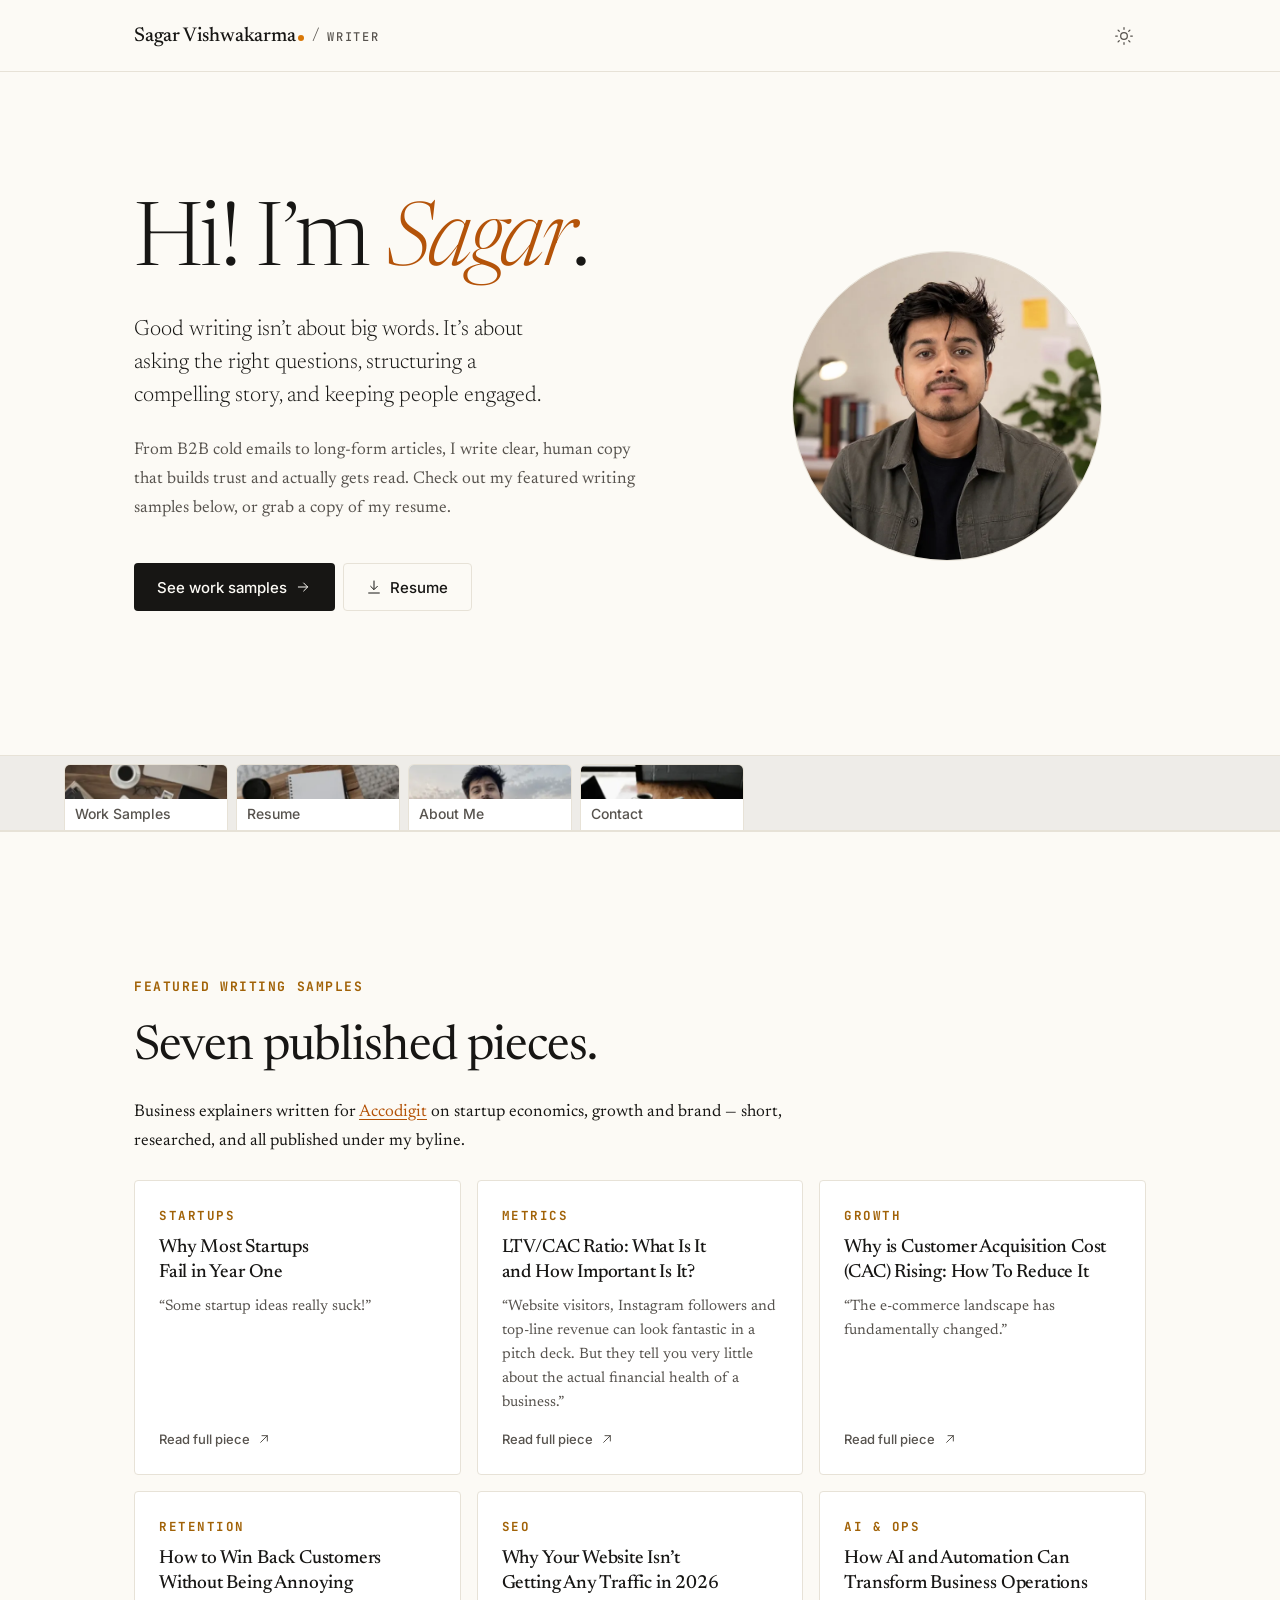
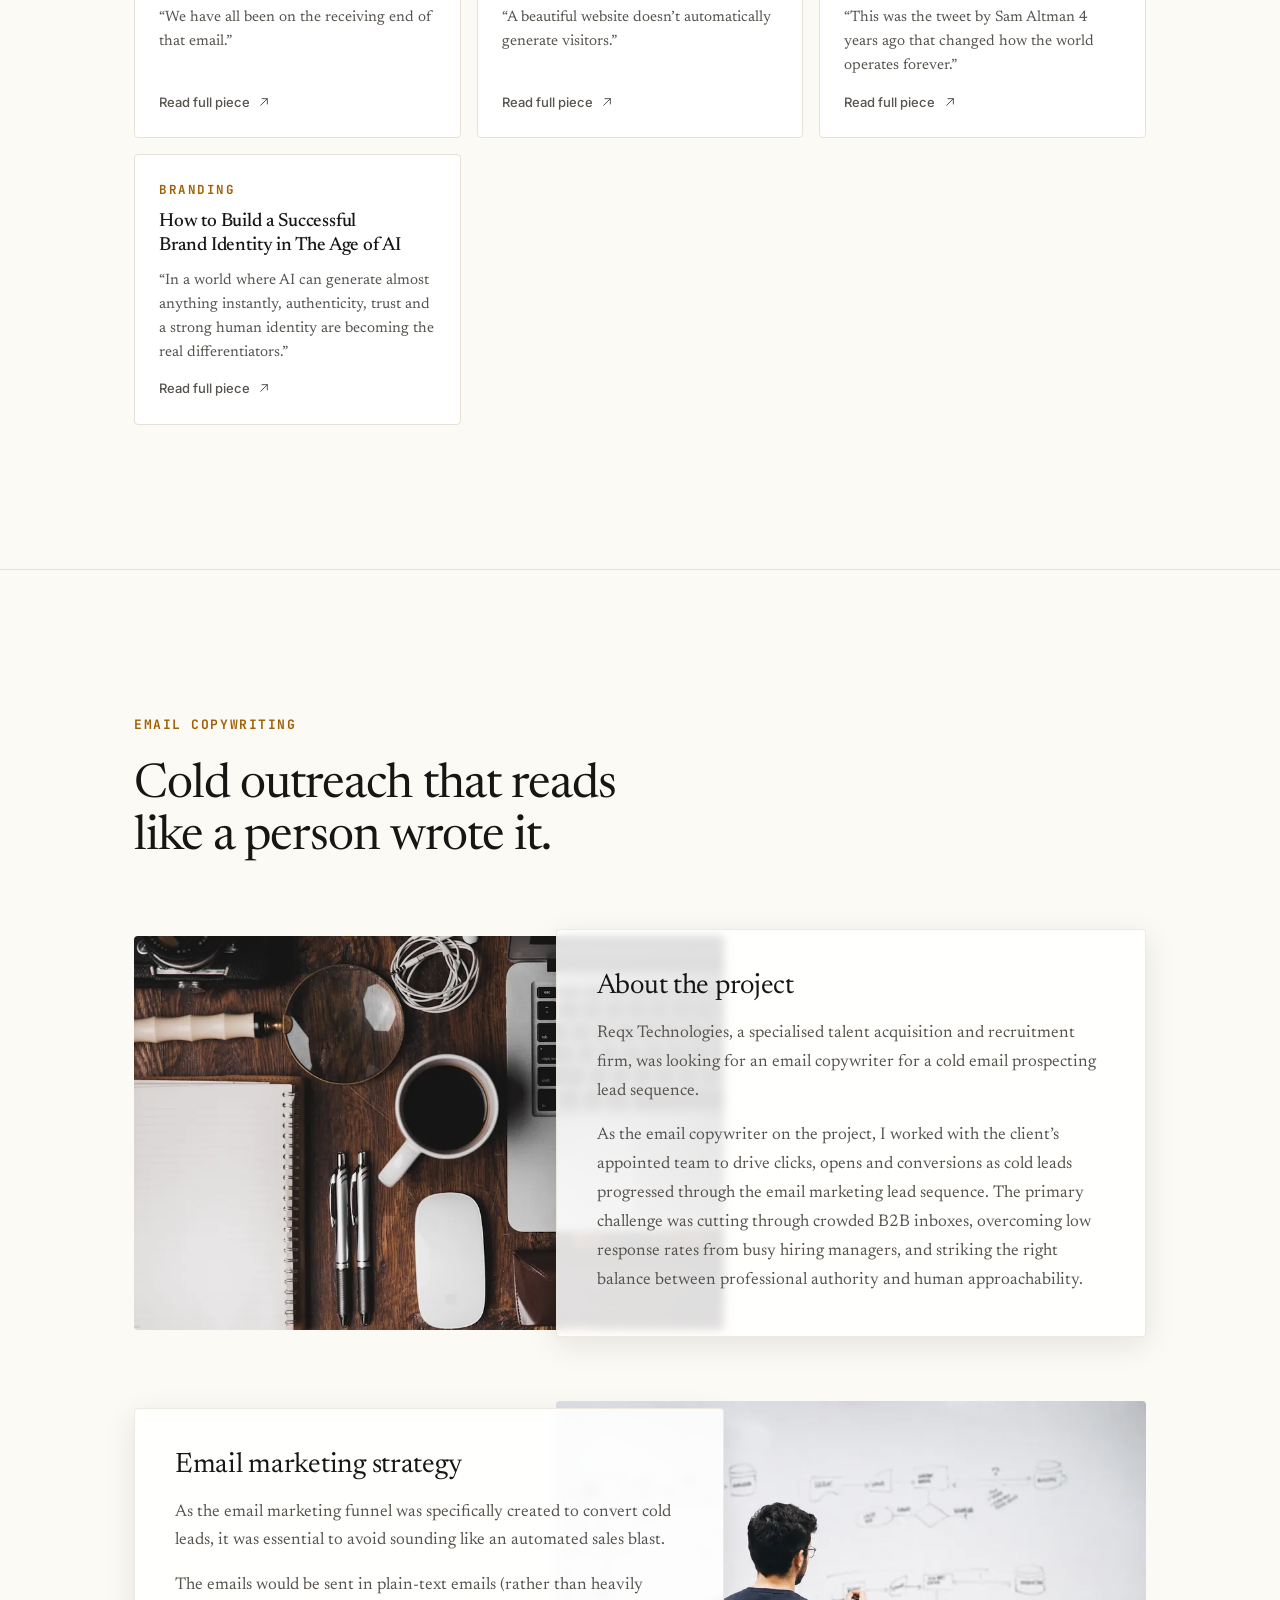
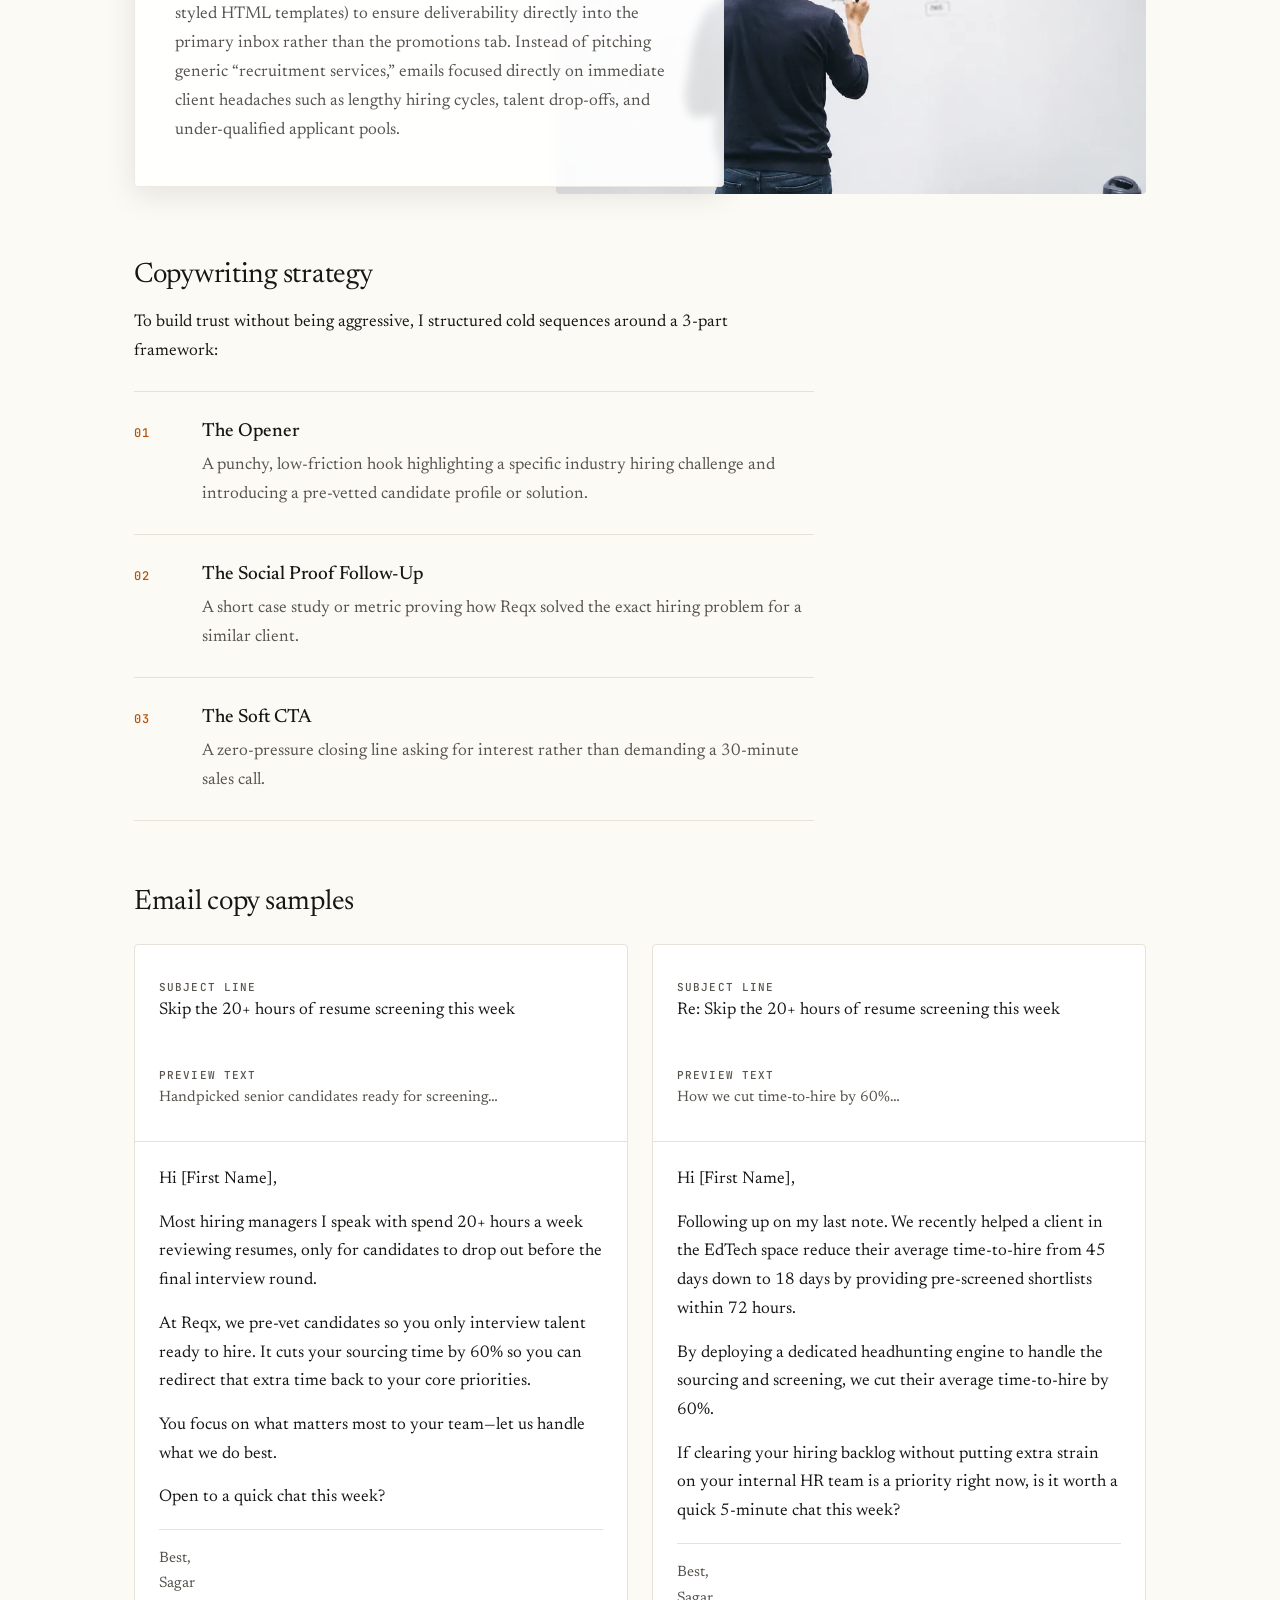
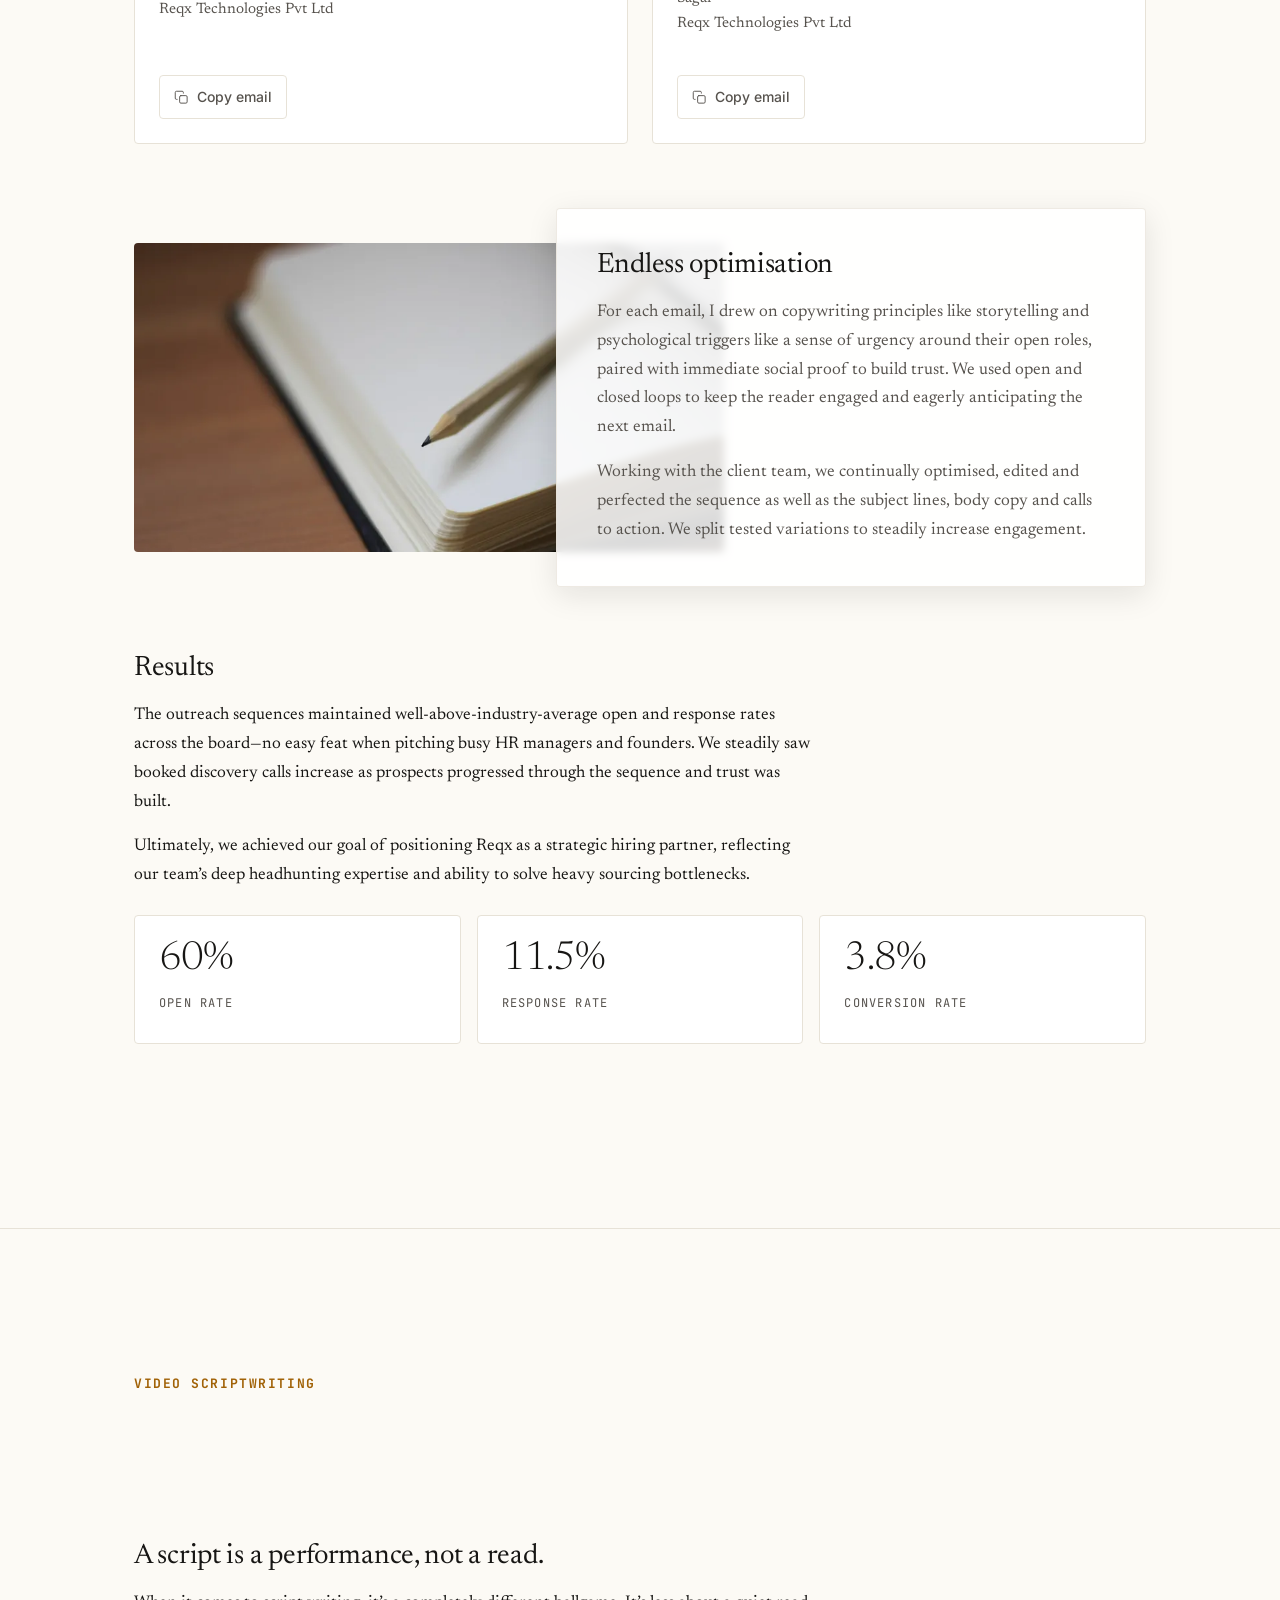
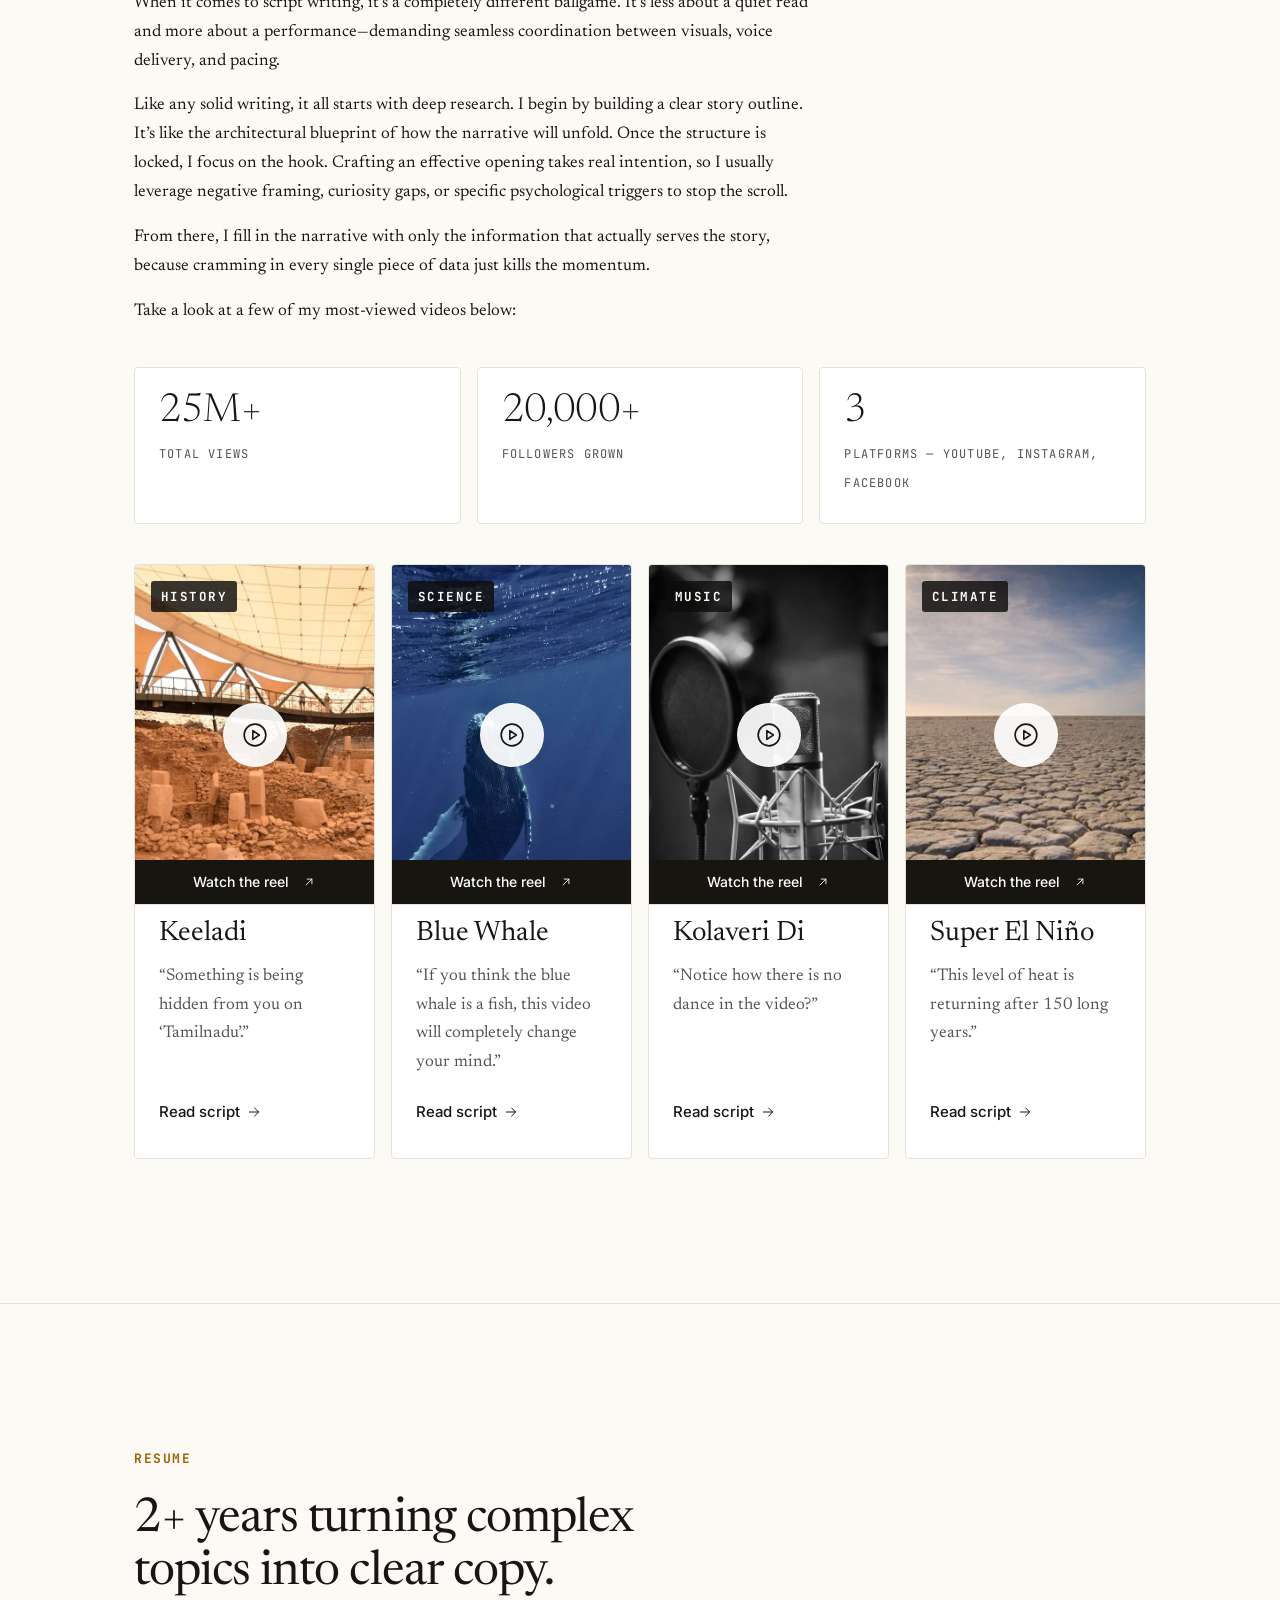
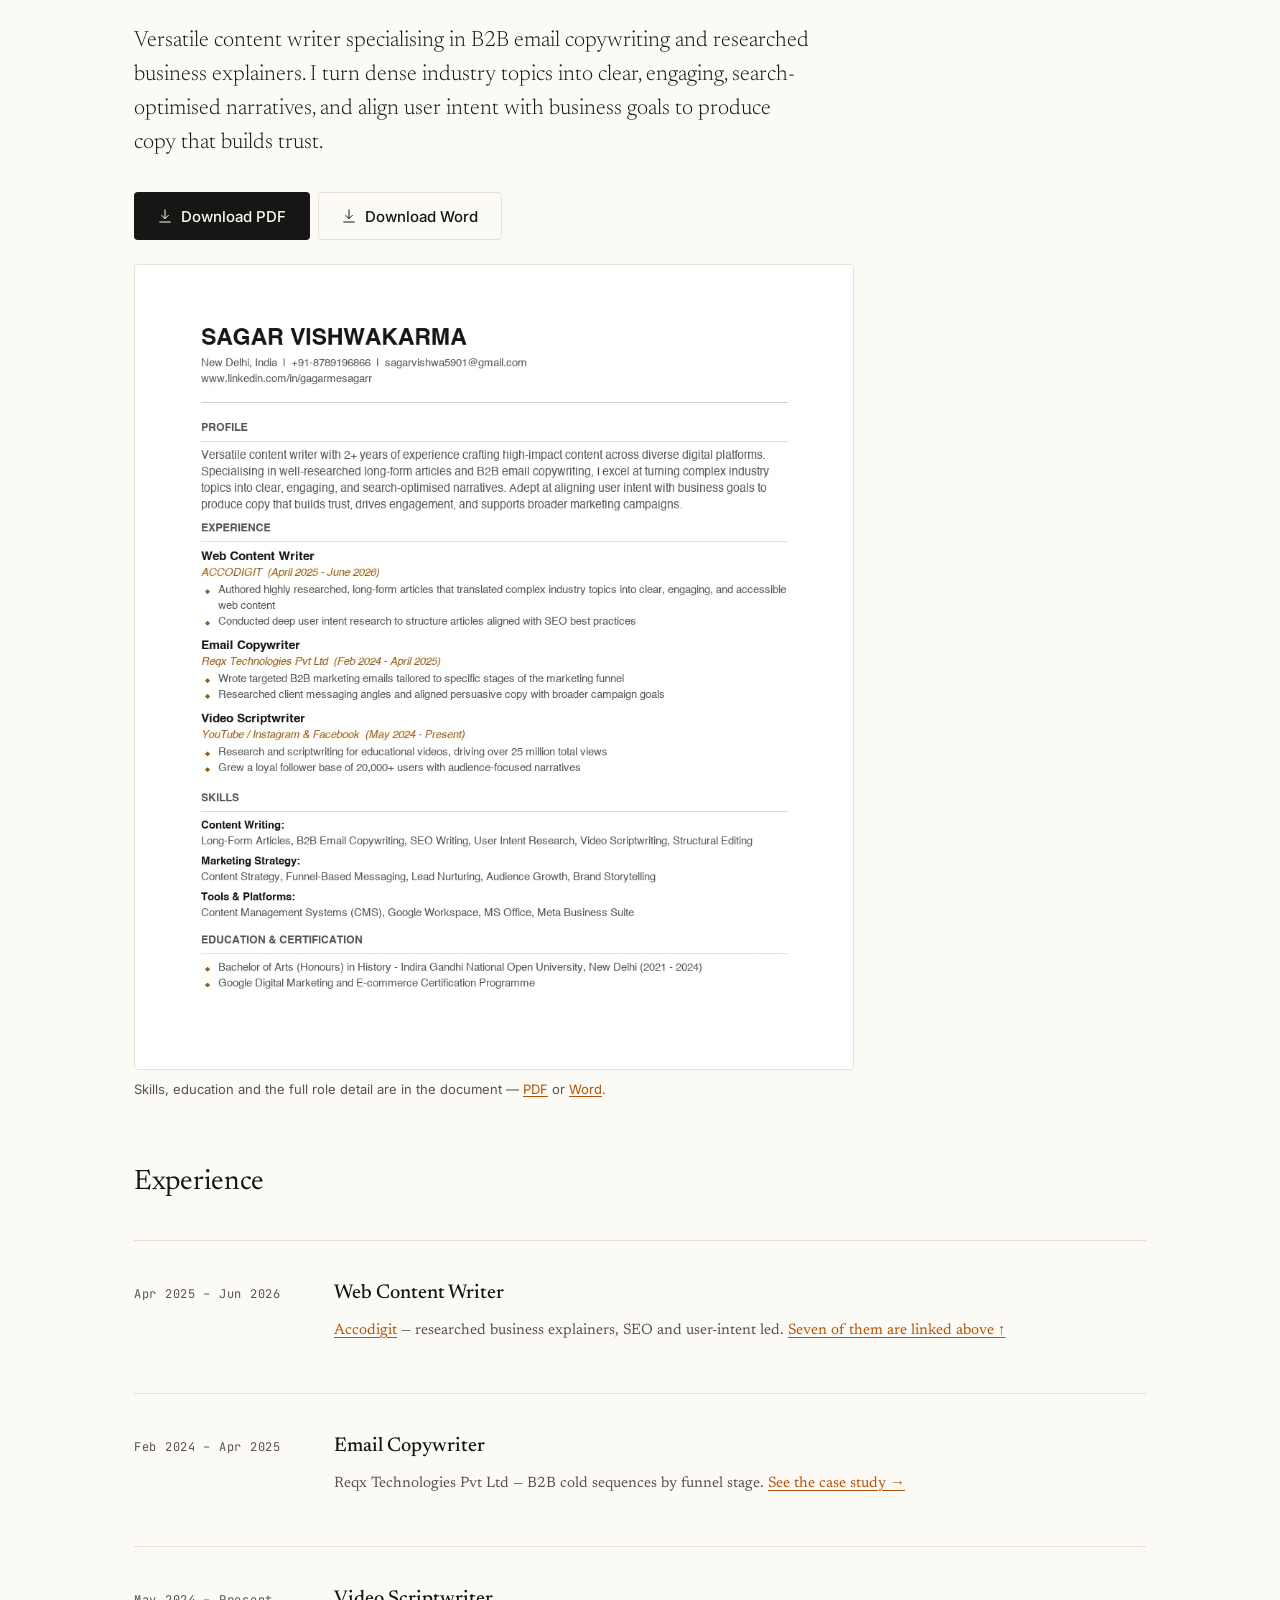
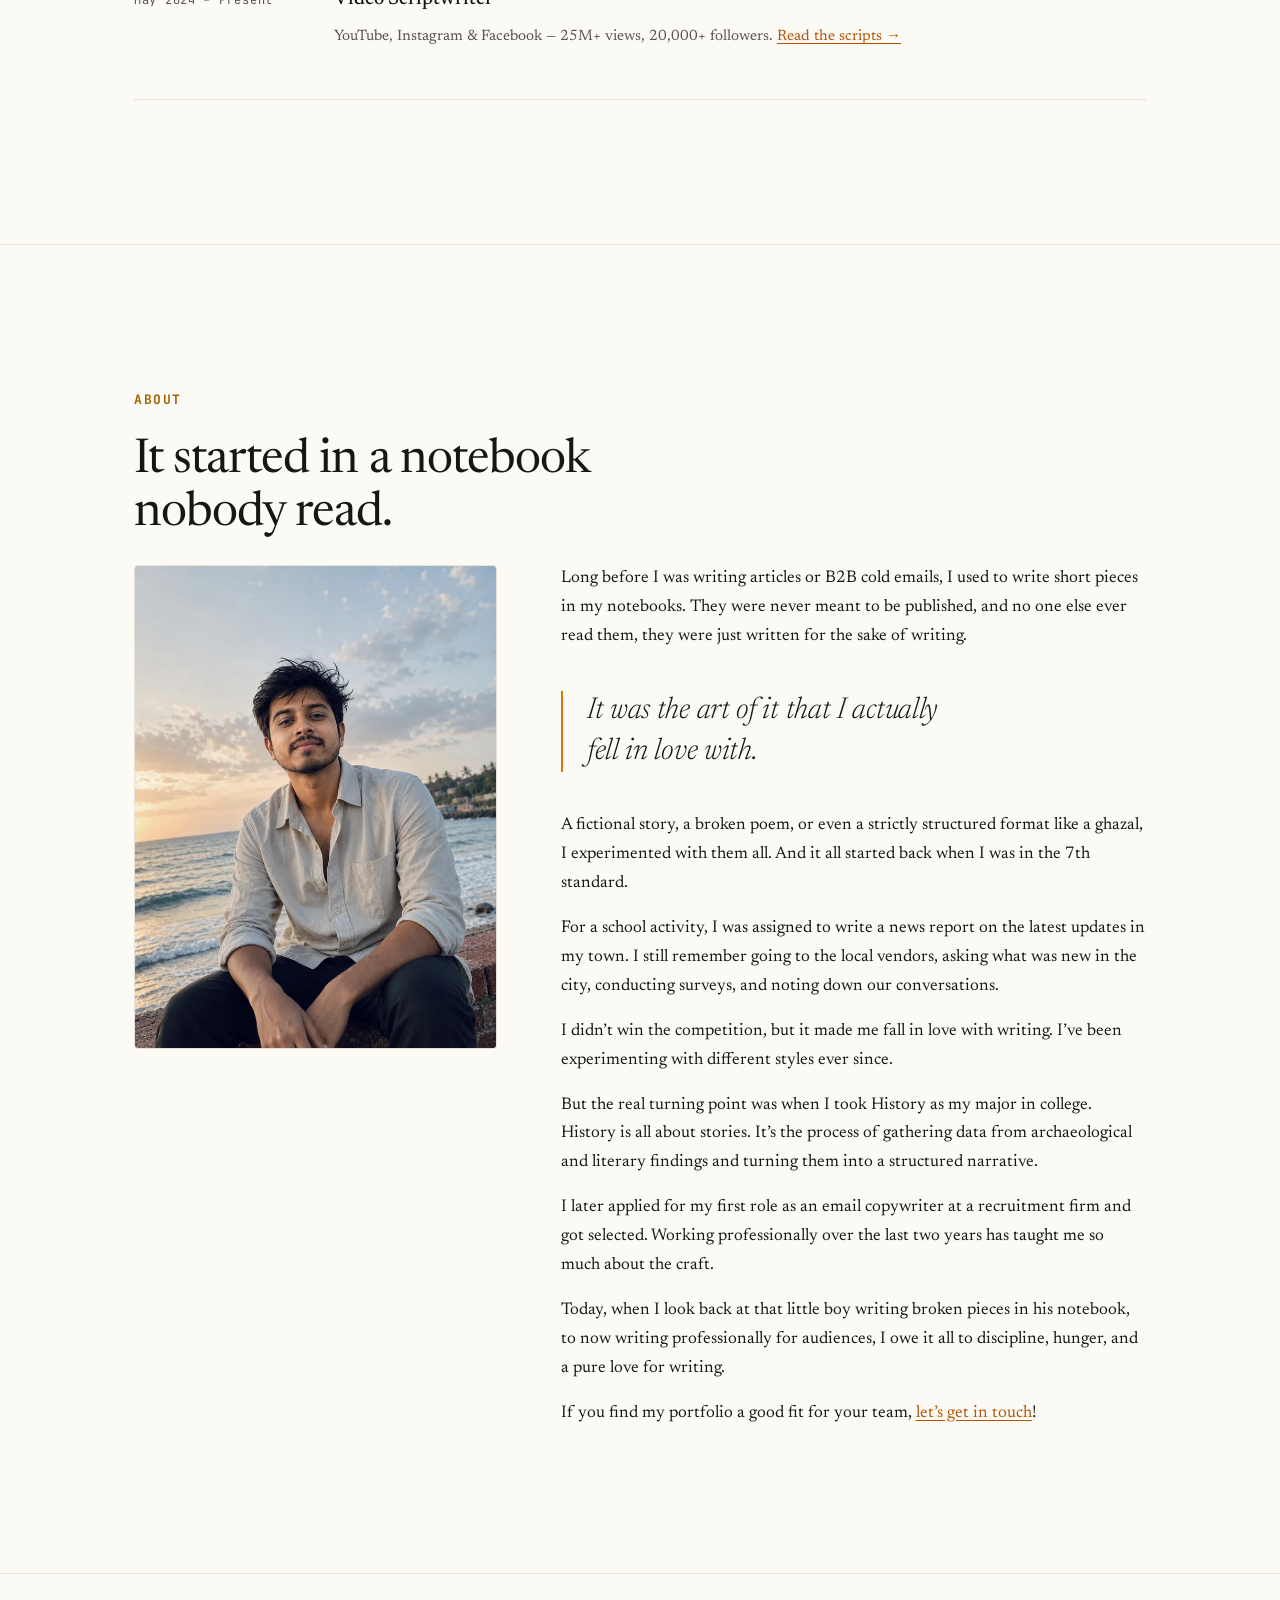
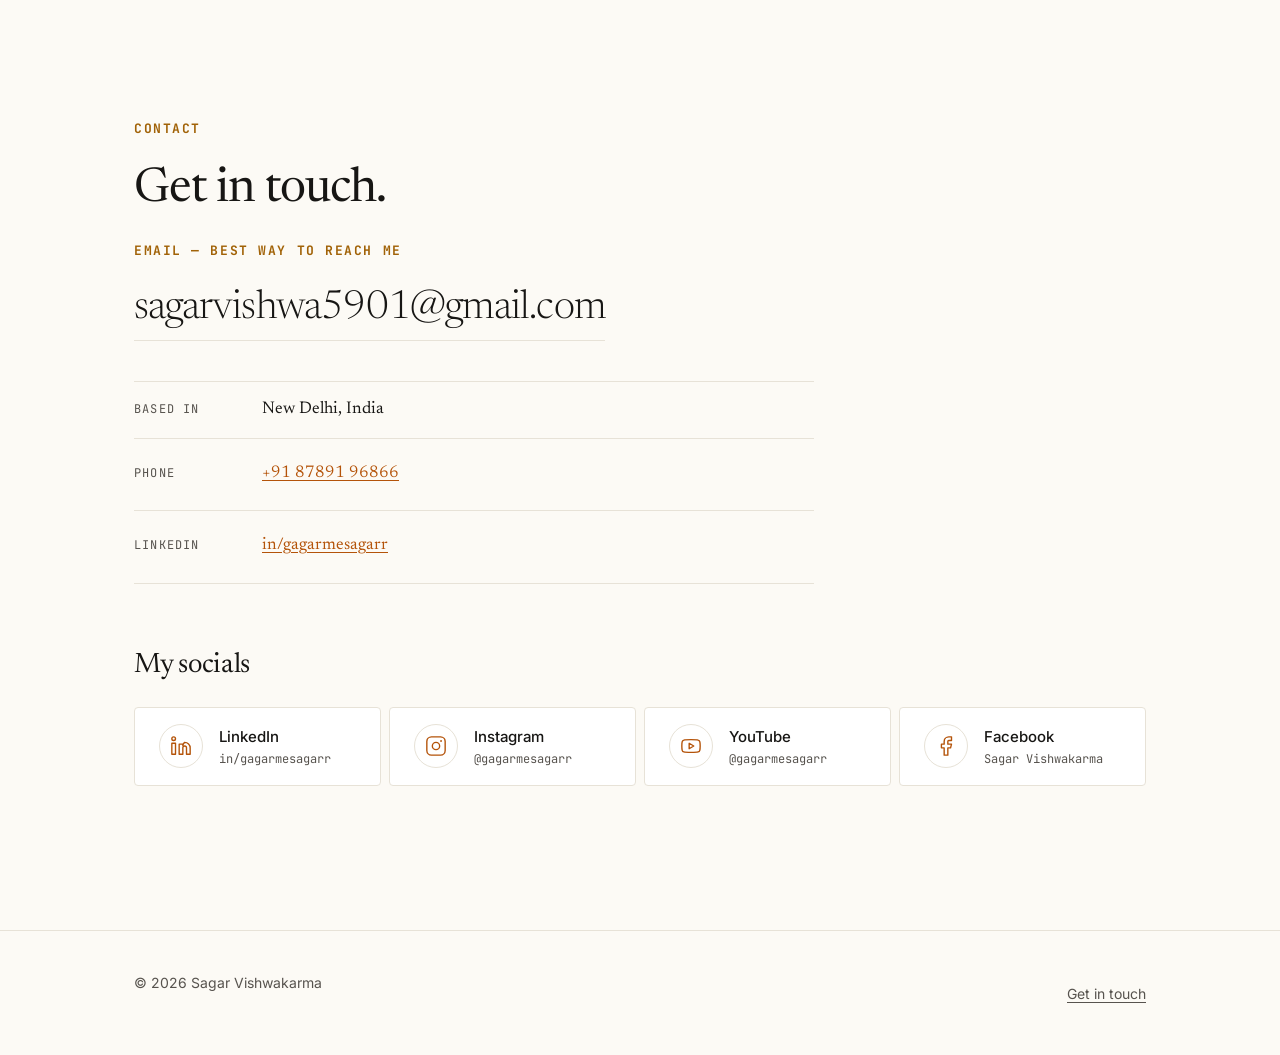
==== commit 88c20712: "Finalised portfolio" ====
--- a/index.html
+++ b/index.html
@@ -4,19 +4,19 @@
 <meta charset="utf-8">
 <meta name="viewport" content="width=device-width, initial-scale=1">
 <title>Sagar Vishwakarma — Writer</title>
-<meta name="description" content="Sagar Vishwakarma writes B2B cold email sequences, short-form video scripts and long-form articles. Featured writing samples, resume and contact.">
+<meta name="description" content="Sagar Vishwakarma writes B2B cold email sequences, short-form video scripts and researched business explainers. Featured writing samples, work, resume and contact.">
 <meta name="author" content="Sagar Vishwakarma">
 <link rel="canonical" href="https://example.github.io/">
 
 <meta property="og:type" content="profile">
 <meta property="og:title" content="Sagar Vishwakarma — Writer">
-<meta property="og:description" content="Sagar Vishwakarma writes B2B cold email sequences, short-form video scripts and long-form articles. Featured writing samples, resume and contact.">
+<meta property="og:description" content="Sagar Vishwakarma writes B2B cold email sequences, short-form video scripts and researched business explainers. Featured writing samples, work, resume and contact.">
 <meta property="og:image" content="assets/img/og-cover.png">
 <meta property="og:image:width" content="1200">
 <meta property="og:image:height" content="630">
 <meta name="twitter:card" content="summary_large_image">
 <meta name="twitter:title" content="Sagar Vishwakarma — Writer">
-<meta name="twitter:description" content="Sagar Vishwakarma writes B2B cold email sequences, short-form video scripts and long-form articles. Featured writing samples, resume and contact.">
+<meta name="twitter:description" content="Sagar Vishwakarma writes B2B cold email sequences, short-form video scripts and researched business explainers. Featured writing samples, work, resume and contact.">
 <meta name="twitter:image" content="assets/img/og-cover.png">
 
 <meta name="theme-color" content="#FCFAF5" media="(prefers-color-scheme: light)">
@@ -52,7 +52,7 @@
   "alternateName": "Sagar",
   "jobTitle": "Copywriter & Video Scriptwriter",
   "email": "mailto:Sagarvishwa5901@gmail.com",
-  "description": "B2B email copywriter, short-form video scriptwriter and long-form business writer.",
+  "description": "B2B email copywriter, short-form video scriptwriter and writer of researched business explainers.",
   "knowsAbout": ["Email copywriting", "B2B cold outreach", "Video scriptwriting", "Long-form articles"],
   "worksFor": { "@type": "Organization", "name": "Accodigit", "url": "https://accodigit.com/" },
   "sameAs": [
@@ -70,7 +70,7 @@
 
 <header class="site-header">
   <div class="wrap">
-    <a class="wordmark" href="index.html"><span class="wm-name">Sagar Vishwakarma</span> <span class="wm-sep">/</span> <span class="wm-role">Writer</span></a>
+    <a class="wordmark" href="#top"><span class="wm-name">Sagar Vishwakarma</span> <span class="wm-sep">/</span> <span class="wm-role">Writer</span></a>
     <button type="button" class="icon-btn theme-toggle" id="themeToggle"
             aria-pressed="false" aria-label="Switch to dark theme">
       <svg class="sun" width="20" height="20" viewBox="0 0 24 24" fill="none" stroke="currentColor" stroke-width="1.5" stroke-linecap="round" aria-hidden="true">
@@ -92,11 +92,11 @@
       <p class="hero-thesis">Good writing isn&rsquo;t about big words. It&rsquo;s about asking the right questions, structuring a compelling story, and keeping people engaged.</p>
       <p class="hero-sub">From B2B cold emails to long-form articles, I write clear, human copy that builds trust and actually gets read. Check out my featured writing samples below, or grab a copy of my resume.</p>
       <div class="cta-row">
-        <a class="btn btn-primary" href="work.html">
+        <a class="btn btn-primary" href="#work">
           See work samples
           <svg width="16" height="16" viewBox="0 0 24 24" fill="none" stroke="currentColor" stroke-width="1.5" stroke-linecap="round" stroke-linejoin="round" aria-hidden="true"><path d="M5 12h14M13 6l6 6-6 6"/></svg>
         </a>
-        <a class="btn btn-ghost" href="resume.html">
+        <a class="btn btn-ghost" href="#resume">
           <svg width="16" height="16" viewBox="0 0 24 24" fill="none" stroke="currentColor" stroke-width="1.5" stroke-linecap="round" stroke-linejoin="round" aria-hidden="true"><path d="M12 3v12M7 11l5 5 5-5M4 21h16"/></svg>
           Resume
         </a>
@@ -112,23 +112,23 @@
   </div>
 </section>
 
-<nav class="tabs" id="nav" aria-label="Sections" data-bg="index">
+<nav class="tabs" id="nav" aria-label="Sections">
   <div class="tabs-scroll">
     <div class="tabs-inner">
-      <a href="work.html">Work Samples</a>
-      <a href="resume.html">Resume</a>
-      <a href="about.html">About Me</a>
-      <a href="contact.html">Contact</a>
+      <a href="#work" data-tab="work"><span class="t-photo"></span><span class="t-label">Work Samples<span class="t-bar"></span></span></a>
+      <a href="#resume" data-tab="resume"><span class="t-photo"></span><span class="t-label">Resume<span class="t-bar"></span></span></a>
+      <a href="#about" data-tab="about"><span class="t-photo"></span><span class="t-label">About Me<span class="t-bar"></span></span></a>
+      <a href="#contact" data-tab="contact"><span class="t-photo"></span><span class="t-label">Contact<span class="t-bar"></span></span></a>
     </div>
   </div>
 </nav>
 
-<section class="section" id="featured" aria-labelledby="featured-title">
+<section class="section" data-spy="work" id="featured" aria-labelledby="featured-title">
   <div class="wrap">
     <p class="eyebrow">Featured writing samples</p>
-    <h2 id="featured-title" class="reveal">Seven long-form pieces, published.</h2>
+    <h2 id="featured-title" class="reveal">Seven published pieces.</h2>
     <div class="prose reveal">
-      <p>Researched explainers written for <a href="https://accodigit.com/" rel="noopener" target="_blank">Accodigit</a> on startup economics, growth and brand &mdash; all under my byline.</p>
+      <p>Business explainers written for <a href="https://accodigit.com/" rel="noopener" target="_blank">Accodigit</a> on startup economics, growth and brand &mdash; short, researched, and all published under my byline.</p>
     </div>
     <ul class="article-grid reveal">
       <li>
@@ -190,16 +190,568 @@
     </ul>
   </div>
 </section>
+
+<!-- ======================= EMAIL CASE STUDY ======================= -->
+<section class="section" data-spy="work" id="work" aria-labelledby="work-title">
+  <div class="wrap">
+    <p class="eyebrow">Email Copywriting</p>
+    <h2 id="work-title" class="page-title reveal">Cold outreach that reads like a person wrote it.</h2>
+
+    <div class="overlap reveal">
+      <div class="overlap-media">
+        <picture>
+          <source srcset="assets/img/case-brief.webp" type="image/webp">
+          <img src="assets/img/case-brief.jpg" alt="A desk with a notebook, pen, magnifier and laptop" width="900" height="600" loading="lazy" decoding="async">
+        </picture>
+      </div>
+      <div class="overlap-panel">
+        <h3>About the project</h3>
+        <p>Reqx Technologies, a specialised talent acquisition and recruitment firm, was looking for an email copywriter for a cold email prospecting lead sequence.</p>
+        <p>As the email copywriter on the project, I worked with the client&rsquo;s appointed team to drive clicks, opens and conversions as cold leads progressed through the email marketing lead sequence. The primary challenge was cutting through crowded B2B inboxes, overcoming low response rates from busy hiring managers, and striking the right balance between professional authority and human approachability.</p>
+      </div>
+    </div>
+
+    <div class="overlap overlap--flip reveal">
+      <div class="overlap-media">
+        <picture>
+          <source srcset="assets/img/case-strategy.webp" type="image/webp">
+          <img src="assets/img/case-strategy.jpg" alt="Mapping a marketing funnel out on a whiteboard" width="900" height="599" loading="lazy" decoding="async">
+        </picture>
+      </div>
+      <div class="overlap-panel">
+        <h3>Email marketing strategy</h3>
+        <p>As the email marketing funnel was specifically created to convert cold leads, it was essential to avoid sounding like an automated sales blast.</p>
+        <p>The emails would be sent in plain-text emails (rather than heavily styled HTML templates) to ensure deliverability directly into the primary inbox rather than the promotions tab. Instead of pitching generic &ldquo;recruitment services,&rdquo; emails focused directly on immediate client headaches such as lengthy hiring cycles, talent drop-offs, and under-qualified applicant pools.</p>
+      </div>
+    </div>
+
+    <h3 class="sub reveal">Copywriting strategy</h3>
+    <div class="prose reveal">
+      <p>To build trust without being aggressive, I structured cold sequences around a 3-part framework:</p>
+    </div>
+    <ol class="framework reveal">
+      <li>
+        <div>
+          <strong>The Opener</strong>
+          <span>A punchy, low-friction hook highlighting a specific industry hiring challenge and introducing a pre-vetted candidate profile or solution.</span>
+        </div>
+      </li>
+      <li>
+        <div>
+          <strong>The Social Proof Follow-Up</strong>
+          <span>A short case study or metric proving how Reqx solved the exact hiring problem for a similar client.</span>
+        </div>
+      </li>
+      <li>
+        <div>
+          <strong>The Soft CTA</strong>
+          <span>A zero-pressure closing line asking for interest rather than demanding a 30-minute sales call.</span>
+        </div>
+      </li>
+    </ol>
+
+    <h3 class="sub reveal">Email copy samples</h3>
+    <div class="samples">
+
+      <article class="email reveal" aria-labelledby="sample-1-subject">
+        <div class="email-head">
+          <dl class="email-meta">
+            <dt>Subject line</dt>
+            <dd id="sample-1-subject">Skip the 20+ hours of resume screening this week</dd>
+          </dl>
+          <dl class="email-meta">
+            <dt>Preview text</dt>
+            <dd class="preview">Handpicked senior candidates ready for screening&hellip;</dd>
+          </dl>
+        </div>
+        <div class="email-body" data-copy-source>
+          <p>Hi [First Name],</p>
+          <p>Most hiring managers I speak with spend 20+ hours a week reviewing resumes, only for candidates to drop out before the final interview round.</p>
+          <p>At Reqx, we pre-vet candidates so you only interview talent ready to hire. It cuts your sourcing time by 60% so you can redirect that extra time back to your core priorities.</p>
+          <p>You focus on what matters most to your team&mdash;let us handle what we do best.</p>
+          <p>Open to a quick chat this week?</p>
+          <p class="email-sign">
+            <span>Best,</span>
+            <span>Sagar</span>
+            <span>Reqx Technologies Pvt Ltd</span>
+          </p>
+        </div>
+        <button type="button" class="copy-btn" data-copy="sample-1">
+          <svg class="clip" width="15" height="15" viewBox="0 0 24 24" fill="none" stroke="currentColor" stroke-width="1.5" stroke-linecap="round" stroke-linejoin="round" aria-hidden="true"><rect x="9" y="9" width="12" height="12" rx="2"/><path d="M5 15H4a2 2 0 0 1-2-2V4a2 2 0 0 1 2-2h9a2 2 0 0 1 2 2v1"/></svg>
+          <svg class="check" width="15" height="15" viewBox="0 0 24 24" fill="none" stroke="currentColor" stroke-width="1.5" stroke-linecap="round" stroke-linejoin="round" aria-hidden="true"><path d="m20 6-11 11-5-5"/></svg>
+          <span>Copy email</span>
+        </button>
+      </article>
+
+      <article class="email reveal" aria-labelledby="sample-2-subject">
+        <div class="email-head">
+          <dl class="email-meta">
+            <dt>Subject line</dt>
+            <dd id="sample-2-subject">Re: Skip the 20+ hours of resume screening this week</dd>
+          </dl>
+          <dl class="email-meta">
+            <dt>Preview text</dt>
+            <dd class="preview">How we cut time-to-hire by 60%&hellip;</dd>
+          </dl>
+        </div>
+        <div class="email-body" data-copy-source>
+          <p>Hi [First Name],</p>
+          <p>Following up on my last note. We recently helped a client in the EdTech space reduce their average time-to-hire from 45 days down to 18 days by providing pre-screened shortlists within 72 hours.</p>
+          <p>By deploying a dedicated headhunting engine to handle the sourcing and screening, we cut their average time-to-hire by 60%.</p>
+          <p>If clearing your hiring backlog without putting extra strain on your internal HR team is a priority right now, is it worth a quick 5-minute chat this week?</p>
+          <p class="email-sign">
+            <span>Best,</span>
+            <span>Sagar</span>
+            <span>Reqx Technologies Pvt Ltd</span>
+          </p>
+        </div>
+        <button type="button" class="copy-btn" data-copy="sample-2">
+          <svg class="clip" width="15" height="15" viewBox="0 0 24 24" fill="none" stroke="currentColor" stroke-width="1.5" stroke-linecap="round" stroke-linejoin="round" aria-hidden="true"><rect x="9" y="9" width="12" height="12" rx="2"/><path d="M5 15H4a2 2 0 0 1-2-2V4a2 2 0 0 1 2-2h9a2 2 0 0 1 2 2v1"/></svg>
+          <svg class="check" width="15" height="15" viewBox="0 0 24 24" fill="none" stroke="currentColor" stroke-width="1.5" stroke-linecap="round" stroke-linejoin="round" aria-hidden="true"><path d="m20 6-11 11-5-5"/></svg>
+          <span>Copy email</span>
+        </button>
+      </article>
+
+    </div>
+
+    <div class="overlap reveal">
+      <div class="overlap-media">
+        <picture>
+          <source srcset="assets/img/case-optimise.webp" type="image/webp">
+          <img src="assets/img/case-optimise.jpg" alt="A pencil resting on an open notebook" width="900" height="470" loading="lazy" decoding="async">
+        </picture>
+      </div>
+      <div class="overlap-panel">
+        <h3>Endless optimisation</h3>
+        <p>For each email, I drew on copywriting principles like storytelling and psychological triggers like a sense of urgency around their open roles, paired with immediate social proof to build trust. We used open and closed loops to keep the reader engaged and eagerly anticipating the next email.</p>
+        <p>Working with the client team, we continually optimised, edited and perfected the sequence as well as the subject lines, body copy and calls to action. We split tested variations to steadily increase engagement.</p>
+      </div>
+    </div>
+
+    <h3 class="sub reveal">Results</h3>
+    <div class="prose reveal">
+      <p>The outreach sequences maintained well-above-industry-average open and response rates across the board&mdash;no easy feat when pitching busy HR managers and founders. We steadily saw booked discovery calls increase as prospects progressed through the sequence and trust was built.</p>
+      <p>Ultimately, we achieved our goal of positioning Reqx as a strategic hiring partner, reflecting our team&rsquo;s deep headhunting expertise and ability to solve heavy sourcing bottlenecks.</p>
+    </div>
+
+    <ul class="metrics reveal">
+      <li>
+        <span class="value">60%</span>
+        <span class="label">Open rate</span>
+      </li>
+      <li>
+        <span class="value">11.5%</span>
+        <span class="label">Response rate</span>
+      </li>
+      <li>
+        <span class="value">3.8%</span>
+        <span class="label">Conversion rate</span>
+      </li>
+    </ul>
+
+  </div>
+</section>
+
+<!-- ========================== SCRIPTS ========================== -->
+<section class="section" data-spy="work" id="scripts" aria-labelledby="scripts-title">
+  <div class="wrap">
+    <p class="eyebrow">Video Scriptwriting</p>
+    <h3 id="scripts-title" class="sub reveal" style="margin-top:var(--space-7)">A script is a performance, not a read.</h3>
+
+    <div class="prose reveal">
+      <p>When it comes to script writing, it&rsquo;s a completely different ballgame. It&rsquo;s less about a quiet read and more about a performance&mdash;demanding seamless coordination between visuals, voice delivery, and pacing.</p>
+      <p>Like any solid writing, it all starts with deep research. I begin by building a clear story outline. It&rsquo;s like the architectural blueprint of how the narrative will unfold. Once the structure is locked, I focus on the hook. Crafting an effective opening takes real intention, so I usually leverage negative framing, curiosity gaps, or specific psychological triggers to stop the scroll.</p>
+      <p>From there, I fill in the narrative with only the information that actually serves the story, because cramming in every single piece of data just kills the momentum.</p>
+      <p>Take a look at a few of my most-viewed videos below:</p>
+    </div>
+
+    <ul class="metrics reveal" style="margin-top:2.5rem">
+      <li>
+        <span class="value">25M+</span>
+        <span class="label">Total views</span>
+      </li>
+      <li>
+        <span class="value">20,000+</span>
+        <span class="label">Followers grown</span>
+      </li>
+      <li>
+        <span class="value">3</span>
+        <span class="label">Platforms &mdash; YouTube, Instagram, Facebook</span>
+      </li>
+    </ul>
+
+    <div class="script-grid">
+
+      <!-- ---------- Keeladi ---------- -->
+      <article class="script-card reveal">
+        <a class="poster" data-topic="keeladi" href="https://www.instagram.com/reel/DWKxfhyBeGx/" rel="noopener" target="_blank">
+          <picture>
+            <source srcset="assets/img/poster-keeladi.webp" type="image/webp">
+            <img src="assets/img/poster-keeladi.jpg" alt="" width="540" height="960" loading="lazy" decoding="async">
+          </picture>
+          <span class="tag">History</span>
+          <span class="play" aria-hidden="true">
+            <svg width="26" height="26" viewBox="0 0 24 24" fill="none" stroke="currentColor" stroke-width="1.5" stroke-linejoin="round" aria-hidden="true"><circle cx="12" cy="12" r="10"/><path d="m10 8 6 4-6 4z"/></svg>
+          </span>
+          <span class="poster-cta">Watch the reel<span class="visually-hidden"> &mdash; Keeladi</span>
+            <svg width="14" height="14" viewBox="0 0 24 24" fill="none" stroke="currentColor" stroke-width="1.5" stroke-linecap="round" stroke-linejoin="round" aria-hidden="true"><path d="M7 17 17 7M9 7h8v8"/></svg>
+          </span>
+        </a>
+        <h4 class="card-title">Keeladi</h4>
+        <p class="hook">&ldquo;Something is being hidden from you on &lsquo;Tamilnadu&rsquo;.&rdquo;</p>
+        <div class="card-actions">
+        <button type="button" class="script-open" data-script="script-keeladi" hidden>
+          Read script
+          <svg width="16" height="16" viewBox="0 0 24 24" fill="none" stroke="currentColor" stroke-width="1.5" stroke-linecap="round" stroke-linejoin="round" aria-hidden="true"><path d="M5 12h14M13 6l6 6-6 6"/></svg>
+        </button>
+        </div>
+        <details class="script-fallback" id="script-keeladi" data-title="Keeladi" data-tag="History">
+          <summary>Read script</summary>
+          <div class="script-body">
+            <div lang="en" data-lang="en">
+              <h5>English translation</h5>
+              <p>Something is being hidden from you on &lsquo;Tamilnadu&rsquo;. Meet Keeladi&mdash;a small village located near the Vaigai river.</p>
+              <p>In 2014, the Archaeological Survey of India began excavations here, and what they found shook the entire timeline of Indian history. They unearthed over 18,000 artifacts, advanced brick structures, and proper drainage systems. Essentially, a complete urban civilization!</p>
+              <p>Carbon dating revealed that the site dates back to the 8th to 6th Century BCE&mdash;making it roughly 2,800 years old. This discovery is massive because, until now, it was widely believed that such civilizations only existed in North India and later spread to the South.</p>
+              <p>But Keeladi proves that the Tamil civilization had its own parallel, independent identity. Yet, as soon as this report was released, the Central Government transferred the lead archaeologist of the Keeladi project.</p>
+              <p>The Tamil Nadu government alleges that the Centre is trying to downplay their heritage. Whatever the truth is, one thing is certain: Whoever controls the narrative of history, controls the power.</p>
+            </div>
+            <div lang="hi-Latn" data-lang="hi">
+              <h5>Original script (Hinglish)</h5>
+              <p>Tamil Nadu me kuchh aisa ho raha hai jo shayad aapse chhupaya ja raha hai. Ye hai Keeladi&mdash;Vaigai river ke paas basa ek chhota sa gaanv.</p>
+              <p>2014 me Archaeological Survey of india ne yahan khudai shuru ki, aur jo nikla usne Indian history ki poori timeline hila di. Yahan 18000 se jyada artifacts, advanced brick structures, aur proper drainage systems mile. Matlab ki Ek poori urban civilization!</p>
+              <p>Jab inki carbon dating hui, toh pata chala ye site 8th to 6th Century BCE&mdash;karib 2800 saal purani hai. Ye discovery badi isliye hai kyunki ab tak mana jata tha ki aisi civilisation sirf north india me hua karti thi jo baad me jaake south india me spread hui.</p>
+              <p>Par Keeladi prove karta hai ki Tamil civilization ki apni ek parallel aur independent identity thi. Jaise hi ye report aayi, Centre ne Keeladi ke main archaeologist ka transfer karwa diya.</p>
+              <p>Tamil Nadu government ka arop hai ki Centre unki heritage ko downplay kar rahi hai. Sach jo bhi ho, ek baat tay hai: History ka narrative ve jiske hath me hota hai, Power ussi ke hath me hoti hai.</p>
+            </div>
+          </div>
+        </details>
+      </article>
+
+      <!-- ---------- Blue Whale ---------- -->
+      <article class="script-card reveal">
+        <a class="poster" data-topic="bluewhale" href="https://www.instagram.com/reel/DYbwxaINFa2/" rel="noopener" target="_blank">
+          <picture>
+            <source srcset="assets/img/poster-bluewhale.webp" type="image/webp">
+            <img src="assets/img/poster-bluewhale.jpg" alt="" width="540" height="960" loading="lazy" decoding="async">
+          </picture>
+          <span class="tag">Science</span>
+          <span class="play" aria-hidden="true">
+            <svg width="26" height="26" viewBox="0 0 24 24" fill="none" stroke="currentColor" stroke-width="1.5" stroke-linejoin="round" aria-hidden="true"><circle cx="12" cy="12" r="10"/><path d="m10 8 6 4-6 4z"/></svg>
+          </span>
+          <span class="poster-cta">Watch the reel<span class="visually-hidden"> &mdash; Blue Whale</span>
+            <svg width="14" height="14" viewBox="0 0 24 24" fill="none" stroke="currentColor" stroke-width="1.5" stroke-linecap="round" stroke-linejoin="round" aria-hidden="true"><path d="M7 17 17 7M9 7h8v8"/></svg>
+          </span>
+        </a>
+        <h4 class="card-title">Blue Whale</h4>
+        <p class="hook">&ldquo;If you think the blue whale is a fish, this video will completely change your mind.&rdquo;</p>
+        <div class="card-actions">
+        <button type="button" class="script-open" data-script="script-bluewhale" hidden>
+          Read script
+          <svg width="16" height="16" viewBox="0 0 24 24" fill="none" stroke="currentColor" stroke-width="1.5" stroke-linecap="round" stroke-linejoin="round" aria-hidden="true"><path d="M5 12h14M13 6l6 6-6 6"/></svg>
+        </button>
+        </div>
+        <details class="script-fallback" id="script-bluewhale" data-title="Blue Whale" data-tag="Science">
+          <summary>Read script</summary>
+          <div class="script-body">
+            <div lang="en" data-lang="en">
+              <h5>English translation</h5>
+              <p>If you think the blue whale is a fish, this video will completely change your mind.</p>
+              <p>While all fish lay eggs, blue whales cannot. They give birth to live young, feed them milk, and on top of that, blue whales can&rsquo;t even breathe underwater!</p>
+              <p>So the question arises: if the blue whale is an animal just like us, what is it doing in the water?</p>
+              <p>Well, 50 million years ago, the blue whale&rsquo;s ancestor&mdash;the Pakicetus&mdash;was actually a land-dwelling animal. It spent its life living along the coastlines or in shallow waters. At that time, its biggest struggle was finding food, as competition with other land animals was incredibly fierce.</p>
+              <p>Around the same time, the massive ocean predators of that era had already gone extinct. This meant the ocean was actually much safer than the land. Taking advantage of this, the Pakicetus started going into the sea to hunt for food.</p>
+              <p>Gradually, this marine environment suited it so well that, over time, its body evolved into a fish-like shape&mdash;ultimately becoming the blue whale we know today.</p>
+            </div>
+            <div lang="hi-Latn" data-lang="hi">
+              <h5>Original script (Hinglish)</h5>
+              <p>Agar aap bhi Blue whale ko ek machhli samjhte ho toh ye video aapki soch badal degi.</p>
+              <p>Jaha sari macchliyan ande deti hain wahi blue whale ande nahi de sakti wo bachhhe deti hai, unko doodh pilati hai aur toh aur blue whale pani ke andar saans tak nahi le pati.</p>
+              <p>Toh fir sawal aata hai ki agar blue whale hamari tarah janwar hi hai fir wo paani me kya kar rahi hai.</p>
+              <p>Actually 50 million saal pehle blue whale ke ancestor Pakicetus jameen pe hi rehne wala ek janwar tha. wo samundar ke kinare ya shallow water me apna gujar basar karta tha. Unke liye us waqt sabse badi dikkat thi khana, par zameen baaki animals hone ki wajah se food ko leke competition bhot tha.</p>
+              <p>Usi samay samundar ke bade bade predator tab tak extinct ho chuke the, matlab samundar jameen ke muqable kahi jyada safe tha aur isi chiz ka fayda utha ke pakicetus samundar me apna khana dhundhne chala jata. Dheere dheere Ye environment usko itna suit kar gaya ki samay ke sath sath uski body ek machhli ki tarah hi evolve hoti gayi jo baad me jaake aaj ki Blue whale ban gayi hai.</p>
+            </div>
+          </div>
+        </details>
+      </article>
+
+      <!-- ---------- Kolaveri Di ---------- -->
+      <article class="script-card reveal">
+        <a class="poster" data-topic="kolaveri" href="https://www.instagram.com/reel/DZhAhpENolS/" rel="noopener" target="_blank">
+          <picture>
+            <source srcset="assets/img/poster-kolaveri.webp" type="image/webp">
+            <img src="assets/img/poster-kolaveri.jpg" alt="" width="540" height="960" loading="lazy" decoding="async">
+          </picture>
+          <span class="tag">Music</span>
+          <span class="play" aria-hidden="true">
+            <svg width="26" height="26" viewBox="0 0 24 24" fill="none" stroke="currentColor" stroke-width="1.5" stroke-linejoin="round" aria-hidden="true"><circle cx="12" cy="12" r="10"/><path d="m10 8 6 4-6 4z"/></svg>
+          </span>
+          <span class="poster-cta">Watch the reel<span class="visually-hidden"> &mdash; Kolaveri Di</span>
+            <svg width="14" height="14" viewBox="0 0 24 24" fill="none" stroke="currentColor" stroke-width="1.5" stroke-linecap="round" stroke-linejoin="round" aria-hidden="true"><path d="M7 17 17 7M9 7h8v8"/></svg>
+          </span>
+        </a>
+        <h4 class="card-title">Kolaveri Di</h4>
+        <p class="hook">&ldquo;Notice how there is no dance in the video?&rdquo;</p>
+        <div class="card-actions">
+        <button type="button" class="script-open" data-script="script-kolaveri" hidden>
+          Read script
+          <svg width="16" height="16" viewBox="0 0 24 24" fill="none" stroke="currentColor" stroke-width="1.5" stroke-linecap="round" stroke-linejoin="round" aria-hidden="true"><path d="M5 12h14M13 6l6 6-6 6"/></svg>
+        </button>
+        </div>
+        <details class="script-fallback" id="script-kolaveri" data-title="Kolaveri Di" data-tag="Music">
+          <summary>Read script</summary>
+          <div class="script-body">
+            <div lang="en" data-lang="en">
+              <h5>English translation</h5>
+              <p>Have you seen the music video for Kolaveri Di?</p>
+              <p class="stage">[Kolaveri Di Song plays for a few seconds]</p>
+              <p>Notice how there is no dance in the video? Nor is there any traditional setup that you usually see in music videos.</p>
+              <p>That is because this video was recorded in a hurry. Kolaveri Di was actually created for the Tamil movie &ldquo;3&rdquo;. But before it could be officially released, an unedited clip of the song got leaked.</p>
+              <p>People started spreading the track using tools like Bluetooth and BlackBerry Messenger.</p>
+              <p>Think about it&mdash;what would most people do at this stage to stop piracy? They would take the legal route. But the team behind &ldquo;3&rdquo; decided to record the song as quickly as possible and upload it to YouTube.</p>
+              <p>Anirudh was actually unhappy about this decision because the initial plan was to release the song on CDs, and YouTube was still very new back then.</p>
+              <p>But as soon as it was released, the track went so incredibly viral that it became the first music video in Indian history to cross 100 million views.</p>
+            </div>
+            <div lang="hi-Latn" data-lang="hi">
+              <h5>Original script (Hinglish)</h5>
+              <p>Kolaveri Di ka music video dekha hai?</p>
+              <p class="stage">[Kolaveri Di Song plays for few seconds]</p>
+              <p>Video me na koi dance hai? Aur na hi koi traditional setup jo aksar gano me hota hai.</p>
+              <p>Wo isliye kyunki ye video jaldbaazi me record ki gayi thi. Kolaveri di actually tamil movie &ldquo;3&rdquo; ke liye banaya gaya tha. Par release hone se pehle is gaane ka unedited clip leak ho gaya.</p>
+              <p>Log bluetooth aur blackberry messenger jese tool se gaane ko failane lage.</p>
+              <p>Aap socho Is stage pe jyadatar log piracy rokne ke liye kya karenge?</p>
+              <p>Legal tarika apnayenge. Par &ldquo;3&rdquo; ki team ne decide Kiya ki gaane ko jaldi se jaldi record krke Youtube pe dala jae.</p>
+              <p>Although Anirudh is baat se nakhush the kyonki gaane ko initially CDs me nikalne ka plan tha aur Youtube bhi tab naya naya tha.</p>
+              <p>Par release hote hi ye gana itna viral hua ki India ki history me 100 million cross hone wala pehla music video ban gaya.</p>
+            </div>
+          </div>
+        </details>
+      </article>
+
+      <!-- ---------- Super El Nino ---------- -->
+      <article class="script-card reveal">
+        <a class="poster" data-topic="elnino" href="https://www.instagram.com/reel/DXliYTZjRg4/" rel="noopener" target="_blank">
+          <picture>
+            <source srcset="assets/img/poster-elnino.webp" type="image/webp">
+            <img src="assets/img/poster-elnino.jpg" alt="" width="540" height="960" loading="lazy" decoding="async">
+          </picture>
+          <span class="tag">Climate</span>
+          <span class="play" aria-hidden="true">
+            <svg width="26" height="26" viewBox="0 0 24 24" fill="none" stroke="currentColor" stroke-width="1.5" stroke-linejoin="round" aria-hidden="true"><circle cx="12" cy="12" r="10"/><path d="m10 8 6 4-6 4z"/></svg>
+          </span>
+          <span class="poster-cta">Watch the reel<span class="visually-hidden"> &mdash; Super El Ni&ntilde;o</span>
+            <svg width="14" height="14" viewBox="0 0 24 24" fill="none" stroke="currentColor" stroke-width="1.5" stroke-linecap="round" stroke-linejoin="round" aria-hidden="true"><path d="M7 17 17 7M9 7h8v8"/></svg>
+          </span>
+        </a>
+        <h4 class="card-title">Super El Ni&ntilde;o</h4>
+        <p class="hook">&ldquo;This level of heat is returning after 150 long years.&rdquo;</p>
+        <div class="card-actions">
+        <button type="button" class="script-open" data-script="script-elnino" hidden>
+          Read script
+          <svg width="16" height="16" viewBox="0 0 24 24" fill="none" stroke="currentColor" stroke-width="1.5" stroke-linecap="round" stroke-linejoin="round" aria-hidden="true"><path d="M5 12h14M13 6l6 6-6 6"/></svg>
+        </button>
+        </div>
+        <details class="script-fallback" id="script-elnino" data-title="Super El Ni&ntilde;o" data-tag="Climate">
+          <summary>Read script</summary>
+          <div class="script-body">
+            <div lang="en" data-lang="en">
+              <h5>English translation</h5>
+              <p>Stay alert if you are stepping out in the sun! Because this level of heat is returning after 150 long years.</p>
+              <p>Renowned meteorologist Ryan Maue recently warned the world that this year&rsquo;s El Ni&ntilde;o could break the record set by the devastating 1877 El Ni&ntilde;o. Just for context: when the 1877 El Ni&ntilde;o hit, it wiped out roughly 4% of the entire human population.</p>
+              <p>To understand the El Ni&ntilde;o effect, think of it like this: under normal conditions, trade winds blow from the Pacific Ocean toward Australia and the Indian subcontinent. This pushes warm ocean water toward our coast, causing evaporation, which eventually gives us a healthy, regular monsoon.</p>
+              <p>But during an El Ni&ntilde;o year, this entire process flips in reverse. Instead of blowing toward us, the winds head toward South America, dragging all that warm ocean water along with them.</p>
+              <p>As a result, our side of the world is forced to face brutal heatwaves, severe droughts, and major monsoon disruptions.</p>
+              <p>So, share this reel with your friends and let them know that&hellip;</p>
+            </div>
+            <div lang="hi-Latn" data-lang="hi">
+              <h5>Original script (Hinglish)</h5>
+              <p>Alert ho jao! Agar dhoop me nikalte ho toh. Kyonki aisi garmi 150 saal ke baad lauti hai.</p>
+              <p>Jaane maane meteorologist ryan maue ne haal hi me duniya ko bataya ki is bar ka el nino effect 1877 wale El nino ka bhi record tod sakta hai. Reference ke liye aapko btau du ki Jab 1877 wala el nino effect hua tha tb usne poori humanity ke 4% logo ki jaan le li thi.</p>
+              <p>El nino effect ko smjhne ke liye aisa smjh lijiye ki ek normal condition me trade winds jo hoti hai wo pacific ocean se bharat ki taraf behti hai jisse samundar ka garam paani hamari taraf aata hai jisse evaporation hoti hai fir jaake humein ek healthy monsoon milta hai.</p>
+              <p>Par el nino me ye poora process ulta ho jata hai, matlab hawayein ab hamari taraf na beh ke south america ki taraf behti hai aur samandar ka garam pani south america ki taraf chala jata hai.</p>
+              <p>Jisse idhar wale region ko heatwaves, sukha padna, monsoon disruption jesi chizon ka samna karna padta hai.</p>
+              <p>Toh share kardo reels apne dosto ke sath aur unko bhi batao ki&hellip;</p>
+            </div>
+          </div>
+        </details>
+      </article>
+
+    </div>
+  </div>
+</section>
+
+<!-- =========================== RESUME =========================== -->
+<section class="section" data-spy="resume" id="resume" aria-labelledby="resume-title">
+  <div class="wrap">
+    <p class="eyebrow">Resume</p>
+    <h2 id="resume-title" class="page-title reveal">2+ years turning complex topics into clear copy.</h2>
+
+    <div class="prose reveal">
+      <p class="lead">Versatile content writer specialising in B2B email copywriting and researched business explainers. I turn dense industry topics into clear, engaging, search-optimised narratives, and align user intent with business goals to produce copy that builds trust.</p>
+    </div>
+
+    <div class="cta-row reveal" style="margin-top:2rem">
+      <a class="btn btn-primary" href="assets/Sagar-Vishwakarma-Resume.pdf" download>
+        <svg width="16" height="16" viewBox="0 0 24 24" fill="none" stroke="currentColor" stroke-width="1.5" stroke-linecap="round" stroke-linejoin="round" aria-hidden="true"><path d="M12 3v12M7 11l5 5 5-5M4 21h16"/></svg>
+        Download PDF
+      </a>
+      <a class="btn btn-ghost" href="assets/Sagar-Vishwakarma-Resume.docx" download>
+        <svg width="16" height="16" viewBox="0 0 24 24" fill="none" stroke="currentColor" stroke-width="1.5" stroke-linecap="round" stroke-linejoin="round" aria-hidden="true"><path d="M12 3v12M7 11l5 5 5-5M4 21h16"/></svg>
+        Download Word
+      </a>
+    </div>
+
+
+    <figure class="pdf-preview reveal">
+      <a href="assets/Sagar-Vishwakarma-Resume.pdf" download>
+        <picture>
+          <source srcset="assets/img/resume-preview.webp" type="image/webp">
+          <img src="assets/img/resume-preview.jpg" width="1000" height="1120" loading="lazy" decoding="async"
+               alt="Resume preview: Sagar Vishwakarma, content writer, New Delhi. Sections for profile, experience at Accodigit, Reqx Technologies and as a video scriptwriter, skills, and education.">
+        </picture>
+      </a>
+      <figcaption>Skills, education and the full role detail are in the document &mdash; <a href="assets/Sagar-Vishwakarma-Resume.pdf" download>PDF</a> or <a href="assets/Sagar-Vishwakarma-Resume.docx" download>Word</a>.</figcaption>
+    </figure>
+
+    <h3 class="sub reveal">Experience</h3>
+    <ol class="roles roles--compact reveal">
+      <li>
+        <div class="r-when"><span class="mono">Apr 2025 &ndash; Jun 2026</span></div>
+        <div class="r-what">
+          <h4>Web Content Writer</h4>
+          <p class="r-org"><a href="https://accodigit.com/" rel="noopener" target="_blank">Accodigit</a> &mdash; researched business explainers, SEO and user-intent led. <a href="#featured">Seven of them are linked above &uarr;</a></p>
+        </div>
+      </li>
+      <li>
+        <div class="r-when"><span class="mono">Feb 2024 &ndash; Apr 2025</span></div>
+        <div class="r-what">
+          <h4>Email Copywriter</h4>
+          <p class="r-org">Reqx Technologies Pvt Ltd &mdash; B2B cold sequences by funnel stage. <a href="#work">See the case study &rarr;</a></p>
+        </div>
+      </li>
+      <li>
+        <div class="r-when"><span class="mono">May 2024 &ndash; Present</span></div>
+        <div class="r-what">
+          <h4>Video Scriptwriter</h4>
+          <p class="r-org">YouTube, Instagram &amp; Facebook &mdash; 25M+ views, 20,000+ followers. <a href="#scripts">Read the scripts &rarr;</a></p>
+        </div>
+      </li>
+    </ol>
+  </div>
+</section>
+
+<!-- =========================== ABOUT =========================== -->
+<section class="section" data-spy="about" id="about" aria-labelledby="about-title">
+  <div class="wrap">
+    <p class="eyebrow">About</p>
+    <h2 id="about-title" class="page-title reveal">It started in a notebook nobody read.</h2>
+
+    <div class="about-grid">
+      <div class="frame frame-3-4 reveal">
+        <picture>
+          <source srcset="assets/img/about.webp" type="image/webp">
+          <img src="assets/img/about.jpg" alt="Sagar" width="680" height="907" loading="lazy" decoding="async">
+        </picture>
+      </div>
+      <div class="prose reveal">
+        <p>Long before I was writing articles or B2B cold emails, I used to write short pieces in my notebooks. They were never meant to be published, and no one else ever read them, they were just written for the sake of writing.</p>
+
+        <blockquote class="pullquote">
+          <p>It was the art of it that I actually fell in love with.</p>
+        </blockquote>
+
+        <p>A fictional story, a broken poem, or even a strictly structured format like a ghazal, I experimented with them all. And it all started back when I was in the 7th standard.</p>
+        <p>For a school activity, I was assigned to write a news report on the latest updates in my town. I still remember going to the local vendors, asking what was new in the city, conducting surveys, and noting down our conversations.</p>
+        <p>I didn&rsquo;t win the competition, but it made me fall in love with writing. I&rsquo;ve been experimenting with different styles ever since.</p>
+        <p>But the real turning point was when I took History as my major in college. History is all about stories. It&rsquo;s the process of gathering data from archaeological and literary findings and turning them into a structured narrative.</p>
+        <p>I later applied for my first role as an email copywriter at a recruitment firm and got selected. Working professionally over the last two years has taught me so much about the craft.</p>
+        <p>Today, when I look back at that little boy writing broken pieces in his notebook, to now writing professionally for audiences, I owe it all to discipline, hunger, and a pure love for writing.</p>
+        <p>If you find my portfolio a good fit for your team, <a href="#contact">let&rsquo;s get in touch</a>!</p>
+      </div>
+    </div>
+  </div>
+</section>
+
+<!-- ========================== CONTACT ========================== -->
+<section class="section" data-spy="contact" id="contact" aria-labelledby="contact-title">
+  <div class="wrap">
+    <p class="eyebrow">Contact</p>
+    <h2 id="contact-title" class="page-title reveal">Get in touch.</h2>
+
+    <p class="eyebrow reveal" style="margin-bottom:.75rem">Email &mdash; best way to reach me</p>
+    <p class="reveal"><a class="mailto-big" href="mailto:sagarvishwa5901@gmail.com">sagarvishwa5901@gmail.com</a></p>
+
+    <ul class="vitals reveal" style="margin-top:2.5rem">
+      <li><span class="v-label">Based in</span><span class="v-value">New Delhi, India</span></li>
+      <li><span class="v-label">Phone</span><span class="v-value"><a href="tel:+918789196866">+91&nbsp;87891&nbsp;96866</a></span></li>
+      <li><span class="v-label">LinkedIn</span><span class="v-value"><a href="https://www.linkedin.com/in/gagarmesagarr/" rel="me noopener" target="_blank">in/gagarmesagarr</a></span></li>
+    </ul>
+
+    <h3 class="sub reveal">My socials</h3>
+    <ul class="socials reveal">
+      <li>
+        <a href="https://www.linkedin.com/in/gagarmesagarr/" rel="me noopener" target="_blank" aria-label="LinkedIn — in/gagarmesagarr">
+          <span class="s-icon" aria-hidden="true">
+            <svg width="22" height="22" viewBox="0 0 24 24" fill="none" stroke="currentColor" stroke-width="1.5" stroke-linecap="round" stroke-linejoin="round" aria-hidden="true"><g><path d="M16 8a6 6 0 0 1 6 6v7h-4v-7a2 2 0 0 0-4 0v7h-4v-11h4v1.5A5 5 0 0 1 16 8z"/><rect x="2" y="9" width="4" height="12"/><circle cx="4" cy="4" r="2"/></g></svg>
+          </span>
+          <span class="s-text"><span class="s-net">LinkedIn</span><span class="s-handle">in/gagarmesagarr</span></span>
+        </a>
+      </li>
+      <li>
+        <a href="https://www.instagram.com/gagarmesagarr" rel="me noopener" target="_blank" aria-label="Instagram — @gagarmesagarr">
+          <span class="s-icon" aria-hidden="true">
+            <svg width="22" height="22" viewBox="0 0 24 24" fill="none" stroke="currentColor" stroke-width="1.5" stroke-linecap="round" stroke-linejoin="round" aria-hidden="true"><g><rect x="2" y="2" width="20" height="20" rx="5"/><circle cx="12" cy="12" r="4"/><circle cx="17.5" cy="6.5" r="1" fill="currentColor" stroke="none"/></g></svg>
+          </span>
+          <span class="s-text"><span class="s-net">Instagram</span><span class="s-handle">@gagarmesagarr</span></span>
+        </a>
+      </li>
+      <li>
+        <a href="https://youtube.com/@gagarmesagarr" rel="me noopener" target="_blank" aria-label="YouTube — @gagarmesagarr">
+          <span class="s-icon" aria-hidden="true">
+            <svg width="22" height="22" viewBox="0 0 24 24" fill="none" stroke="currentColor" stroke-width="1.5" stroke-linecap="round" stroke-linejoin="round" aria-hidden="true"><g><path d="M22 12s0-3.2-.4-4.7a2.5 2.5 0 0 0-1.8-1.8C18.3 5 12 5 12 5s-6.3 0-7.8.5A2.5 2.5 0 0 0 2.4 7.3C2 8.8 2 12 2 12s0 3.2.4 4.7a2.5 2.5 0 0 0 1.8 1.8C5.7 19 12 19 12 19s6.3 0 7.8-.5a2.5 2.5 0 0 0 1.8-1.8C22 15.2 22 12 22 12z"/><path d="m10 15 5-3-5-3z"/></g></svg>
+          </span>
+          <span class="s-text"><span class="s-net">YouTube</span><span class="s-handle">@gagarmesagarr</span></span>
+        </a>
+      </li>
+      <li>
+        <a href="https://www.facebook.com/profile.php?id=61570788022715" rel="me noopener" target="_blank" aria-label="Facebook — Sagar Vishwakarma">
+          <span class="s-icon" aria-hidden="true">
+            <svg width="22" height="22" viewBox="0 0 24 24" fill="none" stroke="currentColor" stroke-width="1.5" stroke-linecap="round" stroke-linejoin="round" aria-hidden="true"><g><path d="M18 2h-3a5 5 0 0 0-5 5v3H7v4h3v8h4v-8h3l1-4h-4V7a1 1 0 0 1 1-1h3z"/></g></svg>
+          </span>
+          <span class="s-text"><span class="s-net">Facebook</span><span class="s-handle">Sagar Vishwakarma</span></span>
+        </a>
+      </li>
+    </ul>
+  </div>
+</section>
 </main>
 
-
-
 <footer class="site-footer">
   <div class="wrap">
-    <span>&copy; 2026 Sagar</span>
-    <span><a href="contact.html">Get in touch</a></span>
+    <span>&copy; 2026 Sagar Vishwakarma</span>
+    <span><a href="#contact">Get in touch</a></span>
   </div>
 </footer>
+
+<!-- Reused for every script. Content is cloned from the matching <details>. -->
+<dialog class="script-dialog" id="scriptDialog" aria-labelledby="dialogTitle">
+  <div class="dialog-head">
+    <div>
+      <span class="tag" id="dialogTag"></span>
+      <h2 id="dialogTitle" tabindex="-1"></h2>
+    </div>
+    <div class="dialog-tools">
+      <div class="lang-switch" role="group" aria-label="Script language">
+        <button type="button" data-lang-btn="en" aria-pressed="true">EN</button>
+        <button type="button" data-lang-btn="hi" aria-pressed="false">Hinglish</button>
+      </div>
+      <button type="button" class="icon-btn" id="dialogClose" aria-label="Close script">
+        <svg width="20" height="20" viewBox="0 0 24 24" fill="none" stroke="currentColor" stroke-width="1.5" stroke-linecap="round" aria-hidden="true"><path d="M18 6 6 18M6 6l12 12"/></svg>
+      </button>
+    </div>
+  </div>
+  <div class="dialog-scroll" id="dialogScroll"></div>
+</dialog>
 
 <div class="visually-hidden" role="status" aria-live="polite" id="liveRegion"></div>
 
--- a/assets/css/style.css
+++ b/assets/css/style.css
@@ -15,6 +15,7 @@
   --ink:        #171614;
   --ink-muted:  #57534E;
   --accent:     #B45309;   /* text + links  — 4.81:1 on paper */
+  --accent-label:#A16207;  /* section labels — yellower, 4.72:1 on paper */
   --accent-deco:#D97706;   /* decorative only — 3.05:1, never body copy */
   --rule:       #E7E2D7;
   --ring:       #B45309;
@@ -51,6 +52,7 @@
     --ink:        #F2EEE5;
     --ink-muted:  #A8A29E;
     --accent:     #FBBF24;
+    --accent-label:#FBBF24;
     --accent-deco:#FBBF24;
     --rule:       #2A2823;
     --ring:       #FBBF24;
@@ -65,6 +67,7 @@
   --ink:        #F2EEE5;
   --ink-muted:  #A8A29E;
   --accent:     #FBBF24;
+  --accent-label:#FBBF24;
   --accent-deco:#FBBF24;
   --rule:       #2A2823;
   --ring:       #FBBF24;
@@ -135,24 +138,23 @@
 .section {
   padding-block: var(--space-7);
   border-top: 1px solid var(--rule);
-  scroll-margin-top: 72px;
+  scroll-margin-top: 108px;
 }
 .section:first-of-type { border-top: 0; }
+.section:focus:not(:focus-visible) { outline: none; }
 
 @media (max-width: 720px) {
-  .section { padding-block: var(--space-5); }
-}
+  .section { padding-block: var(--space-5); }}
 
 .eyebrow {
   font-family: var(--font-mono);
-  font-size: var(--fs-label);
-  font-weight: 500;
+  font-size: .8125rem;
+  font-weight: 700;
   letter-spacing: .12em;
   text-transform: uppercase;
-  color: var(--ink-muted);
+  color: var(--accent-label);
   margin: 0 0 var(--space-3);
 }
-.eyebrow .num { color: var(--accent); }
 
 .page-title,
 .section > .wrap > h2:not(.sub) {
@@ -212,6 +214,10 @@
 }
 
 .wordmark {
+  display: inline-flex;
+  align-items: baseline;
+  gap: .5rem;
+  flex-wrap: wrap;
   font-family: var(--font-serif);
   font-size: 1.25rem;
   font-weight: 500;
@@ -220,8 +226,19 @@
   text-decoration: none;
   padding: .5rem 0;
 }
-.wordmark { display: inline-flex; align-items: baseline; gap: .5rem; flex-wrap: wrap; }
 .wm-name { font-weight: 500; }
+/* A drawn dot, not a typed period: as a graphical object it can carry the
+   brighter amber (3.05:1, over the 3:1 bar) without failing text contrast. */
+.wm-name::after {
+  content: "";
+  display: inline-block;
+  width: .3em;
+  height: .3em;
+  margin-left: .1em;
+  border-radius: 50%;
+  background: var(--accent-deco);
+  vertical-align: baseline;
+}
 .wm-sep { color: var(--ink-muted); font-weight: 300; }
 .wm-role {
   font-family: var(--font-mono);
@@ -250,41 +267,20 @@
 :root[data-theme="dark"] .theme-toggle .moon { display: block; }
 @media (prefers-color-scheme: dark) {
   :root:not([data-theme="light"]) .theme-toggle .sun  { display: none; }
-  :root:not([data-theme="light"]) .theme-toggle .moon { display: block; }
-}
-
-/* Tab strip — photographic ground under a heavy theme-tinted scrim, so the
-   texture reads but text contrast stays on the paper/ink relationship.
-   Sticky: on the Profile page it rides up with the hero, then pins. */
+  :root:not([data-theme="light"]) .theme-toggle .moon { display: block; }}
+
+/* Tab strip — a quiet ground; the tabs themselves carry the imagery. */
 .tabs {
   position: sticky;
   top: 0;
   z-index: 50;
+  background: color-mix(in srgb, var(--paper) 94%, var(--ink));
+  -webkit-backdrop-filter: blur(10px);
+  backdrop-filter: blur(10px);
   border-block: 1px solid var(--rule);
-  background-color: var(--paper);
-  background-size: cover;
-  background-position: center;
-  isolation: isolate;
-}
-.tabs::before {
-  content: "";
-  position: absolute;
-  inset: 0;
-  z-index: -1;
-  background: color-mix(in srgb, var(--paper) 92%, transparent);
-  -webkit-backdrop-filter: blur(2px) saturate(.9);
-  backdrop-filter: blur(2px) saturate(.9);
-}
-/* Each tab carries its own ground, drawn from that section's own imagery. */
-.tabs[data-bg="index"]   { background-image: image-set(url("../img/tab-bg-index.webp") type("image/webp"),   url("../img/tab-bg-index.jpg") type("image/jpeg")); }
-.tabs[data-bg="work"]    { background-image: image-set(url("../img/tab-bg-work.webp") type("image/webp"),    url("../img/tab-bg-work.jpg") type("image/jpeg")); }
-.tabs[data-bg="resume"]  { background-image: image-set(url("../img/tab-bg-resume.webp") type("image/webp"),  url("../img/tab-bg-resume.jpg") type("image/jpeg")); }
-.tabs[data-bg="about"]   { background-image: image-set(url("../img/tab-bg-about.webp") type("image/webp"),   url("../img/tab-bg-about.jpg") type("image/jpeg")); }
-.tabs[data-bg="contact"] { background-image: image-set(url("../img/tab-bg-contact.webp") type("image/webp"), url("../img/tab-bg-contact.jpg") type("image/jpeg")); }
-
+}
 @supports not (background: color-mix(in srgb, red 50%, transparent)) {
-  .tabs { background-image: none; }
-}
+  .tabs { background: var(--paper); }}
 
 .tabs-scroll {
   overflow-x: auto;
@@ -296,6 +292,7 @@
 
 .tabs-inner {
   display: flex;
+  align-items: flex-end;
   width: max-content;
   min-width: 100%;
   max-width: var(--maxw-wide);
@@ -303,47 +300,95 @@
   padding-inline: var(--gutter);
 }
 
+/* Each tab is a photo card with a solid caption bar. The picture is shown at
+   full strength — the label never sits on it, so contrast is ink-on-paper and
+   the photograph stays legible. */
 .tabs a {
   position: relative;
-  display: flex;
-  align-items: center;
+  display: block;
   flex: 0 0 auto;
-  min-height: 60px;
-  padding: 1rem 1.35rem;
-  margin: .55rem .25rem;
-  border: 1px solid transparent;
-  border-radius: 4px;
+  width: clamp(124px, 13vw, 164px);
+  margin: .5rem .25rem 0;
+  padding: 0;
+  overflow: hidden;
+  border: 1px solid var(--rule);
+  border-bottom: 0;
+  border-radius: 6px 6px 0 0;
+  background: var(--card);
+  text-decoration: none;
+  color: var(--ink);
+  /* only compositor-friendly properties animate — never width/height/font-size,
+     which would make the active tab feel laggy */
+  transition: box-shadow var(--dur) var(--ease), border-color var(--dur) var(--ease);
+}
+.tabs a:first-child { margin-left: 0; }
+
+.t-photo {
+  display: block;
+  height: 34px;
+  background-color: var(--shade);
+  background-size: cover;
+  background-position: center;
+  transition: transform 420ms var(--ease);
+}
+.t-label {
+  position: relative;
+  display: block;
+  padding: .4rem .6rem .45rem;
+  background: var(--card);
   font-family: var(--font-ui);
-  font-size: var(--fs-ui);
-  font-weight: 500;
-  color: var(--ink-muted);
-  text-decoration: none;
+  font-size: .875rem;
+  font-weight: 500;
+  line-height: 1.2;
+  color: var(--ink-muted);
   white-space: nowrap;
-  transition: color var(--dur) var(--ease), background var(--dur) var(--ease),
-              border-color var(--dur) var(--ease), transform var(--dur) var(--ease);
-}
-.tabs a:first-child { margin-left: 0; }
-.tabs a:hover {
+  overflow: hidden;
+  text-overflow: ellipsis;
+}
+.t-bar {
+  position: absolute;
+  left: 0; right: 0; bottom: 0;
+  height: 3px;
+  background: var(--accent-deco);
+  transform: scaleX(0);
+  transform-origin: left;
+  transition: transform var(--dur) var(--ease);
+}
+
+.tabs a[data-tab="work"]    .t-photo { background-image: image-set(url("../img/tab-work.webp") type("image/webp"),    url("../img/tab-work.jpg") type("image/jpeg")); }
+.tabs a[data-tab="resume"]  .t-photo { background-image: image-set(url("../img/tab-resume.webp") type("image/webp"),  url("../img/tab-resume.jpg") type("image/jpeg")); }
+.tabs a[data-tab="about"]   .t-photo { background-image: image-set(url("../img/tab-about.webp") type("image/webp"),   url("../img/tab-about.jpg") type("image/jpeg")); }
+.tabs a[data-tab="contact"] .t-photo { background-image: image-set(url("../img/tab-contact.webp") type("image/webp"), url("../img/tab-contact.jpg") type("image/jpeg")); }
+
+@media (hover: hover) {
+  .tabs a:hover { border-color: var(--ink); }
+  .tabs a:hover .t-label { color: var(--ink); }
+  .tabs a:hover .t-photo { transform: scale(1.05); }}
+
+/* Current tab: a bigger card with a bigger picture. No transition on size. */
+.tabs a[aria-current="page"] {
+  width: clamp(168px, 19vw, 224px);
+  border-color: var(--ink);
+  box-shadow: 0 -2px 16px rgba(23, 21, 15, .14);
+}
+.tabs a[aria-current="page"] .t-photo { height: 56px; }
+.tabs a[aria-current="page"] .t-label {
+  padding: .5rem .8rem .55rem;
+  font-size: 1rem;
+  font-weight: 600;
+  letter-spacing: -.01em;
   color: var(--ink);
-  background: color-mix(in srgb, var(--card) 70%, transparent);
-  border-color: var(--rule);
-}
-
-/* Current tab: enlarged and filled — the sketches draw it bigger, not just tinted */
-.tabs a[aria-current="page"] {
-  color: var(--ink);
-  background: var(--card);
-  border-color: var(--ink);
-  font-size: 1.0625rem;
-  padding-inline: 1.6rem;
-  box-shadow: 0 1px 0 var(--rule);
-}
+}
+.tabs a[aria-current="page"] .t-bar { transform: scaleX(1); }
 
 @media (max-width: 720px) {
   .tabs-inner { padding-inline: max(1rem, calc(var(--gutter) - .5rem)); }
-  .tabs a { padding-inline: 1rem; font-size: .9375rem; }
-  .tabs a[aria-current="page"] { font-size: 1rem; padding-inline: 1.2rem; }
-}
+  .tabs a { width: 104px; margin-top: .4rem; }
+  .t-photo { height: 26px; }
+  .t-label { font-size: .75rem; padding: .35rem .5rem .4rem; }
+  .tabs a[aria-current="page"] { width: 142px; }
+  .tabs a[aria-current="page"] .t-photo { height: 42px; }
+  .tabs a[aria-current="page"] .t-label { font-size: .875rem; padding: .4rem .6rem .45rem; }}
 
 /* ---------- 5. Hero ------------------------------------------------------ */
 
@@ -358,8 +403,7 @@
   align-items: center;
 }
 @media (max-width: 880px) {
-  .hero .wrap { grid-template-columns: 1fr; }
-}
+  .hero .wrap { grid-template-columns: 1fr; }}
 
 .hero h1 {
   font-size: var(--fs-hero);
@@ -426,55 +470,10 @@
   background: var(--card);
 }
 .frame-3-4 { aspect-ratio: 3 / 4; }
-.frame-1-1 { aspect-ratio: 1 / 1; }
-.frame-16-9 { aspect-ratio: 16 / 9; }
 .frame img,
 .frame picture { width: 100%; height: 100%; object-fit: cover; }
 /* A frame with no fixed ratio just follows the image's own proportions. */
 .frame:not([class*="frame-"]) img { height: auto; }
-
-.figure { margin: var(--space-3) 0 0; max-width: var(--maxw-wide); }
-.figure figcaption {
-  margin-top: var(--space-1);
-  font-family: var(--font-ui);
-  font-size: .8125rem;
-  line-height: 1.5;
-  color: var(--ink-muted);
-  display: flex;
-  flex-wrap: wrap;
-  align-items: center;
-  gap: .5rem;
-}
-
-.placeholder {
-  position: absolute;
-  inset: 0;
-  display: flex;
-  flex-direction: column;
-  align-items: center;
-  justify-content: center;
-  gap: .5rem;
-  padding: var(--space-2);
-  text-align: center;
-  background:
-    repeating-linear-gradient(45deg, transparent 0 10px, var(--shade) 10px 20px);
-  color: var(--ink-muted);
-  font-family: var(--font-mono);
-  font-size: var(--fs-label);
-  letter-spacing: .08em;
-  text-transform: uppercase;
-}
-.placeholder svg { opacity: .5; }
-
-/* ---------- 6. Email case study ------------------------------------------ */
-
-.case-intro {
-  display: grid;
-  grid-template-columns: minmax(0, 1fr) minmax(0, .8fr);
-  gap: clamp(var(--space-3), 5vw, var(--space-5));
-  align-items: start;
-}
-@media (max-width: 880px) { .case-intro { grid-template-columns: 1fr; } }
 
 .framework {
   list-style: none;
@@ -517,8 +516,7 @@
   margin-top: var(--space-3);
 }
 @media (min-width: 1000px) {
-  .samples { grid-template-columns: repeat(2, minmax(0, 1fr)); }
-}
+  .samples { grid-template-columns: repeat(2, minmax(0, 1fr)); }}
 
 .email {
   display: flex;
@@ -597,8 +595,7 @@
   list-style: none;
 }
 @media (min-width: 700px) {
-  .metrics { grid-template-columns: repeat(3, minmax(0, 1fr)); }
-}
+  .metrics { grid-template-columns: repeat(3, minmax(0, 1fr)); }}
 .metrics li {
   padding: var(--space-3);
   background: var(--card);
@@ -631,8 +628,8 @@
   gap: var(--space-2);
   margin-top: var(--space-4);
 }
-@media (min-width: 700px)  { .script-grid { grid-template-columns: repeat(2, minmax(0, 1fr)); } }
-@media (min-width: 1040px) { .script-grid { grid-template-columns: repeat(4, minmax(0, 1fr)); } }
+@media (min-width: 700px)  { .script-grid { grid-template-columns: repeat(2, minmax(0, 1fr)); }}
+@media (min-width: 1040px) { .script-grid { grid-template-columns: repeat(4, minmax(0, 1fr)); }}
 
 .script-card {
   display: flex;
@@ -647,16 +644,15 @@
 }
 .script-card:hover { border-color: var(--ink); }
 @media (hover: hover) {
-  .script-card:hover { transform: translateY(-2px); }
-}
+  .script-card:hover { transform: translateY(-2px); }}
 
 .tag {
   font-family: var(--font-mono);
-  font-size: var(--fs-label);
-  font-weight: 500;
+  font-size: .78125rem;
+  font-weight: 700;
   letter-spacing: .12em;
   text-transform: uppercase;
-  color: var(--accent);
+  color: var(--accent-label);
 }
 .script-card .card-title {
   margin: 0;
@@ -686,52 +682,120 @@
 .script-open:hover { color: var(--accent); gap: .7rem; }
 .script-open svg { transition: transform var(--dur) var(--ease); }
 
-/* Portrait poster on each script card — 9:16, per the wireframe */
+/* Large image with an overlapping text panel */
+.overlap {
+  position: relative;
+  display: grid;
+  grid-template-columns: minmax(0, 1fr);
+  margin-block: var(--space-5);
+}
+.overlap-media img {
+  display: block;
+  width: 100%;
+  height: auto;
+  border-radius: 4px;
+}
+.overlap-panel {
+  background: color-mix(in srgb, var(--card) 86%, transparent);
+  /* light blur only — enough to settle the picture, not hide it */
+  -webkit-backdrop-filter: blur(4px) saturate(1.08);
+  backdrop-filter: blur(4px) saturate(1.08);
+  border: 1px solid color-mix(in srgb, var(--rule) 70%, transparent);
+  border-radius: 4px;
+  padding: var(--space-3);
+  box-shadow: 0 8px 30px rgba(23, 21, 15, .10);
+}
+@supports not (backdrop-filter: blur(4px)) {
+  .overlap-panel { background: var(--card); }}
+.overlap-panel h3 {
+  margin: 0 0 var(--space-2);
+  font-size: var(--fs-h3);
+  line-height: 1.2;
+  letter-spacing: -.01em;
+}
+.overlap-panel p { color: var(--ink-muted); }
+.overlap-panel p:last-child { margin-bottom: 0; }
+
+@media (min-width: 900px) {
+  .overlap { grid-template-columns: repeat(12, 1fr); align-items: center; }
+  .overlap-media  { grid-column: 1 / span 7; grid-row: 1; }
+  .overlap-panel  { grid-column: 6 / span 7; grid-row: 1; z-index: 1; padding: var(--space-4); }
+  .overlap--flip .overlap-media { grid-column: 6 / span 7; }
+  .overlap--flip .overlap-panel { grid-column: 1 / span 7; }}
+@media (max-width: 899px) {
+  .overlap-panel { margin: calc(var(--space-3) * -1) var(--space-2) 0; position: relative; }}
+
+/* Portrait poster on each script card — 9:16, per the wireframe.
+   It is the card's single link to the reel: the picture is a lazy <img> (a CSS
+   background would be fetched eagerly), and the visible CTA gives the link its
+   accessible name, so nothing here needs aria-hidden. */
 .poster {
   position: relative;
-  display: flex;
-  align-items: center;
-  justify-content: center;
+  display: block;
   aspect-ratio: 9 / 16;
   max-height: 340px;
   margin: calc(var(--space-3) * -1) calc(var(--space-3) * -1) 0;
   border-bottom: 1px solid var(--rule);
-  background:
-    linear-gradient(160deg, color-mix(in srgb, var(--accent-deco) 12%, transparent), transparent 60%),
-    var(--shade);
-  color: var(--ink-muted);
+  background-color: var(--shade);
+  overflow: hidden;
   text-decoration: none;
-  overflow: hidden;
-}
-.poster .tag { position: absolute; top: var(--space-2); left: var(--space-3); }
+}
+.poster img {
+  width: 100%;
+  height: 100%;
+  object-fit: cover;
+  transition: transform 480ms var(--ease);
+}
+@media (hover: hover) { .script-card:hover .poster img { transform: scale(1.03); }}
+
+.poster .tag {
+  position: absolute;
+  z-index: 2;
+  top: var(--space-2);
+  left: var(--space-2);
+  padding: .3rem .6rem;
+  border-radius: 3px;
+  background: rgba(14, 13, 11, .82);
+  color: #FFFFFF;
+}
 .poster .play {
+  position: absolute;
+  z-index: 2;
+  top: 50%; left: 50%;
+  transform: translate(-50%, -50%);
   display: inline-flex;
   align-items: center;
   justify-content: center;
-  width: 60px; height: 60px;
+  width: 64px; height: 64px;
   border-radius: 50%;
-  border: 1px solid var(--rule);
-  background: var(--card);
-  color: var(--ink);
-  transition: transform var(--dur) var(--ease), border-color var(--dur) var(--ease);
-}
-.script-card:hover .poster .play { transform: scale(1.06); border-color: var(--accent); color: var(--accent); }
-
-.card-actions { display: flex; flex-wrap: wrap; align-items: center; gap: var(--space-2); }
-
-.watch {
-  display: inline-flex;
-  align-items: center;
+  border: 1px solid rgba(255,255,255,.55);
+  background: rgba(255,255,255,.92);
+  color: #171614;
+  transition: transform var(--dur) var(--ease), background var(--dur) var(--ease);
+}
+.script-card:hover .poster .play { transform: translate(-50%, -50%) scale(1.07); background: #fff; }
+
+.poster-cta {
+  position: absolute;
+  z-index: 2;
+  left: 0; right: 0; bottom: 0;
+  display: flex;
+  align-items: center;
+  justify-content: center;
   gap: .4rem;
   min-height: 44px;
+  padding: .6rem .75rem;
+  background: #17150F;
+  color: #FFFFFF;
   font-family: var(--font-ui);
-  font-size: var(--fs-ui);
-  font-weight: 500;
-  color: var(--ink-muted);
-  text-decoration: none;
-  transition: color var(--dur) var(--ease);
-}
-.watch:hover { color: var(--accent); }
+  font-size: .875rem;
+  font-weight: 500;
+}
+/* literal amber, not --accent-deco: this sits on a fixed dark bar (11.1:1) */
+.poster:hover .poster-cta { color: #FBBF24; }
+
+.card-actions { display: flex; flex-wrap: wrap; align-items: center; gap: var(--space-2); }
+
 
 /* Fallback disclosure — the source of truth for script text.
    With JS on, this is hidden and the dialog reads from it. */
@@ -748,7 +812,7 @@
 }
 .script-fallback[data-enhanced="true"] { display: none; }
 
-.script-body h4 {
+.script-body h5 {
   font-family: var(--font-mono);
   margin-block: var(--space-3) var(--space-1);
   font-size: var(--fs-label);
@@ -832,8 +896,7 @@
   overscroll-behavior: contain;
 }
 @media (max-width: 560px) {
-  .dialog-head { flex-wrap: wrap; }
-}
+  .dialog-head { flex-wrap: wrap; }}
 
 /* ---------- 9. About + Contact ------------------------------------------- */
 
@@ -843,7 +906,7 @@
   gap: clamp(var(--space-3), 5vw, var(--space-5));
   align-items: start;
 }
-@media (max-width: 880px) { .about-grid { grid-template-columns: 1fr; } }
+@media (max-width: 880px) { .about-grid { grid-template-columns: 1fr; }}
 
 .pullquote {
   margin: var(--space-4) 0;
@@ -857,41 +920,6 @@
   max-width: 24ch;
 }
 .pullquote p { margin: 0; }
-
-.contact-links {
-  list-style: none;
-  margin: var(--space-4) 0 0;
-  padding: 0;
-  max-width: var(--maxw);
-}
-.contact-links li { border-top: 1px solid var(--rule); }
-.contact-links li:last-child { border-bottom: 1px solid var(--rule); }
-.contact-links a,
-.contact-links span.pending {
-  display: flex;
-  align-items: center;
-  gap: var(--space-2);
-  min-height: 64px;
-  padding-block: var(--space-1);
-  font-family: var(--font-ui);
-  font-size: var(--fs-ui);
-  text-decoration: none;
-  color: var(--ink);
-  transition: color var(--dur) var(--ease);
-}
-.contact-links a:hover { color: var(--accent); }
-.contact-links .what {
-  font-family: var(--font-mono);
-  font-size: var(--fs-label);
-  letter-spacing: .1em;
-  text-transform: uppercase;
-  color: var(--ink-muted);
-  width: 6.5rem;
-  flex-shrink: 0;
-}
-.contact-links .val { flex: 1; min-width: 0; overflow-wrap: anywhere; }
-.contact-links .note { color: var(--ink-muted); font-size: .8125rem; }
-.contact-links span.pending { color: var(--ink-muted); cursor: not-allowed; }
 
 .mailto-big {
   display: inline-block;
@@ -919,61 +947,6 @@
 }
 .site-footer .wrap { display: flex; flex-wrap: wrap; gap: var(--space-2); justify-content: space-between; }
 
-/* ---------- 9b. Contents index (Profile page) ---------------------------- */
-
-.contents {
-  list-style: none;
-  counter-reset: none;
-  margin: 0;
-  padding: 0;
-  max-width: var(--maxw-wide);
-}
-.contents li { border-top: 1px solid var(--rule); }
-.contents li:last-child { border-bottom: 1px solid var(--rule); }
-.contents a {
-  display: grid;
-  grid-template-columns: 3.5rem minmax(0, 1fr) auto;
-  align-items: center;
-  gap: var(--space-2);
-  min-height: 88px;
-  padding-block: var(--space-3);
-  text-decoration: none;
-  color: var(--ink);
-  transition: color var(--dur) var(--ease);
-}
-.contents a:hover { color: var(--accent); }
-.contents a:hover .c-name { text-decoration: underline; text-underline-offset: .18em; }
-.contents .c-num {
-  font-family: var(--font-mono);
-  font-size: var(--fs-label);
-  font-weight: 500;
-  letter-spacing: .1em;
-  color: var(--accent);
-  align-self: start;
-  padding-top: .35rem;
-}
-.contents .c-name {
-  display: block;
-  font-family: var(--font-serif);
-  font-size: var(--fs-h3);
-  line-height: 1.25;
-  letter-spacing: -.01em;
-  margin-bottom: .2rem;
-}
-.contents .c-desc {
-  display: block;
-  color: var(--ink-muted);
-  font-size: var(--fs-body);
-  max-width: 62ch;
-}
-.contents svg { flex-shrink: 0; transition: transform var(--dur) var(--ease); }
-.contents a:hover svg { transform: translateX(3px); }
-
-@media (max-width: 560px) {
-  .contents a { grid-template-columns: 2.5rem minmax(0, 1fr); }
-  .contents a > svg { display: none; }
-}
-
 /* Round profile portrait, per the wireframe */
 .portrait-round {
   width: min(340px, 78%);
@@ -994,8 +967,8 @@
   margin: var(--space-3) 0 0;
   padding: 0;
 }
-@media (min-width: 620px)  { .socials { grid-template-columns: repeat(2, minmax(0, 1fr)); } }
-@media (min-width: 1000px) { .socials { grid-template-columns: repeat(4, minmax(0, 1fr)); } }
+@media (min-width: 620px)  { .socials { grid-template-columns: repeat(2, minmax(0, 1fr)); }}
+@media (min-width: 1000px) { .socials { grid-template-columns: repeat(4, minmax(0, 1fr)); }}
 
 .socials a {
   display: flex;
@@ -1011,7 +984,7 @@
   transition: border-color var(--dur) var(--ease), transform var(--dur) var(--ease);
 }
 .socials a:hover { border-color: var(--ink); }
-@media (hover: hover) { .socials a:hover { transform: translateY(-2px); } }
+@media (hover: hover) { .socials a:hover { transform: translateY(-2px); }}
 .s-icon {
   display: inline-flex;
   align-items: center;
@@ -1033,77 +1006,22 @@
   text-overflow: ellipsis;
 }
 
-/* Profile page: selected work */
-
-.selected-grid {
-  list-style: none;
-  display: grid;
-  gap: var(--space-2);
-  margin: var(--space-4) 0 0;
-  padding: 0;
-}
-@media (min-width: 860px) { .selected-grid { grid-template-columns: repeat(3, minmax(0, 1fr)); } }
-
-.selected-grid a {
-  display: flex;
-  flex-direction: column;
-  gap: .65rem;
-  height: 100%;
-  padding: var(--space-3);
-  background: var(--card);
-  border: 1px solid var(--rule);
-  border-radius: 4px;
-  text-decoration: none;
-  color: var(--ink);
-  transition: border-color var(--dur) var(--ease), transform var(--dur) var(--ease);
-}
-.selected-grid a:hover { border-color: var(--ink); }
-@media (hover: hover) { .selected-grid a:hover { transform: translateY(-2px); } }
-.s-title {
-  font-family: var(--font-serif);
-  font-size: 1.25rem;
-  font-weight: 500;
-  line-height: 1.25;
-  letter-spacing: -.01em;
-  text-wrap: balance;
-}
-.selected-grid a:hover .s-title { text-decoration: underline; text-underline-offset: .18em; }
-.s-desc { flex: 1; color: var(--ink-muted); font-size: .9375rem; line-height: 1.6; }
-.s-go {
-  display: inline-flex;
-  align-items: center;
-  gap: .4rem;
-  margin-top: .2rem;
-  font-family: var(--font-ui);
-  font-size: var(--fs-ui);
-  font-weight: 500;
-}
-.selected-grid a:hover .s-go { color: var(--accent); }
-.s-go svg { transition: transform var(--dur) var(--ease); }
-.selected-grid a:hover .s-go svg { transform: translateX(3px); }
-
 /* In-app resume preview */
 .pdf-preview { margin: var(--space-3) 0 0; }
-.pdf-preview object {
-  display: block;
+.pdf-preview > a { display: block; }
+.pdf-preview img {
   width: 100%;
-  height: clamp(420px, 78vh, 900px);
+  max-width: 720px;
+  height: auto;
   border: 1px solid var(--rule);
   border-radius: 4px;
-  background: var(--card);
-}
-.pdf-fallback {
-  display: flex;
-  flex-direction: column;
-  align-items: center;
-  justify-content: center;
-  gap: var(--space-2);
-  height: 100%;
-  padding: var(--space-4);
-  text-align: center;
-  color: var(--ink-muted);
-}
+  background: #fff;
+  transition: border-color var(--dur) var(--ease), transform var(--dur) var(--ease);
+}
+.pdf-preview > a:hover img { border-color: var(--ink); }
+@media (hover: hover) { .pdf-preview > a:hover img { transform: translateY(-2px); }}
 .pdf-preview figcaption {
+  max-width: 720px;
   margin-top: var(--space-1);
   font-family: var(--font-ui);
   font-size: .8125rem;
@@ -1145,6 +1063,10 @@
 }
 
 .roles { list-style: none; margin: var(--space-3) 0 0; padding: 0; }
+.roles--compact { margin-top: var(--space-4); max-width: var(--maxw-wide); }
+.roles--compact > li { padding-block: var(--space-3); align-items: baseline; }
+.roles--compact .r-org { margin-bottom: 0; color: var(--ink-muted); }
+.roles--compact .r-org a { color: var(--accent); }
 .roles > li {
   display: grid;
   grid-template-columns: 11rem minmax(0, 1fr);
@@ -1160,7 +1082,8 @@
   color: var(--ink-muted);
   white-space: nowrap;
 }
-.r-what h3 {
+.r-what h3,
+.r-what h4 {
   margin: 0 0 .2rem;
   font-size: 1.25rem;
   font-weight: 500;
@@ -1175,42 +1098,7 @@
 
 @media (max-width: 720px) {
   .roles > li { grid-template-columns: 1fr; gap: var(--space-1); }
-  .vitals li { grid-template-columns: 5.5rem minmax(0, 1fr); }
-}
-
-.skills { margin: var(--space-3) 0 0; max-width: var(--maxw); }
-.skills dt {
-  font-family: var(--font-mono);
-  font-size: var(--fs-label);
-  letter-spacing: .1em;
-  text-transform: uppercase;
-  color: var(--accent);
-  padding-top: var(--space-3);
-  border-top: 1px solid var(--rule);
-}
-.skills dd { margin: .5rem 0 var(--space-1); color: var(--ink-muted); }
-.skills dd:last-of-type { border-bottom: 1px solid var(--rule); padding-bottom: var(--space-3); }
-
-.creds { list-style: none; margin: var(--space-3) 0 0; padding: 0; max-width: var(--maxw); }
-.creds li {
-  display: grid;
-  grid-template-columns: minmax(0, 1fr) auto;
-  gap: .25rem var(--space-2);
-  padding-block: var(--space-3);
-  border-top: 1px solid var(--rule);
-}
-.creds li:last-child { border-bottom: 1px solid var(--rule); }
-.c-title { font-family: var(--font-serif); font-size: 1.0625rem; font-weight: 500; }
-.c-org { grid-column: 1; color: var(--ink-muted); font-size: .9375rem; }
-.c-year {
-  grid-row: 1 / span 2;
-  grid-column: 2;
-  font-family: var(--font-mono);
-  font-size: var(--fs-label);
-  letter-spacing: .06em;
-  color: var(--ink-muted);
-  white-space: nowrap;
-}
+  .vitals li { grid-template-columns: 5.5rem minmax(0, 1fr); }}
 
 /* ---------- 9b2. Published articles -------------------------------------- */
 
@@ -1221,8 +1109,8 @@
   margin: var(--space-3) 0 0;
   padding: 0;
 }
-@media (min-width: 760px)  { .article-grid { grid-template-columns: repeat(2, minmax(0, 1fr)); } }
-@media (min-width: 1100px) { .article-grid { grid-template-columns: repeat(3, minmax(0, 1fr)); } }
+@media (min-width: 760px)  { .article-grid { grid-template-columns: repeat(2, minmax(0, 1fr)); }}
+@media (min-width: 1100px) { .article-grid { grid-template-columns: repeat(3, minmax(0, 1fr)); }}
 
 .article-card {
   display: flex;
@@ -1238,7 +1126,7 @@
   transition: border-color var(--dur) var(--ease), transform var(--dur) var(--ease);
 }
 .article-card:hover { border-color: var(--ink); }
-@media (hover: hover) { .article-card:hover { transform: translateY(-2px); } }
+@media (hover: hover) { .article-card:hover { transform: translateY(-2px); }}
 
 .article-title {
   font-family: var(--font-serif);
@@ -1267,54 +1155,9 @@
 }
 .article-card:hover .article-meta { color: var(--accent); }
 
-/* ---------- 9c. Prev / next pager --------------------------------------- */
-
-.pager { border-top: 1px solid var(--rule); }
-.pager .wrap {
-  display: flex;
-  justify-content: space-between;
-  gap: var(--space-2);
-  padding-block: var(--space-3);
-}
-.pager-link {
-  display: flex;
-  align-items: center;
-  gap: var(--space-2);
-  min-height: 64px;
-  padding: var(--space-1) var(--space-2);
-  border: 1px solid transparent;
-  border-radius: 4px;
-  text-decoration: none;
-  color: var(--ink);
-  transition: border-color var(--dur) var(--ease), color var(--dur) var(--ease);
-  max-width: 48%;
-}
-.pager-link:hover { border-color: var(--rule); color: var(--accent); }
-.pager-next { text-align: right; margin-left: auto; }
-.pager-dir {
-  display: block;
-  font-family: var(--font-mono);
-  font-size: var(--fs-label);
-  letter-spacing: .1em;
-  text-transform: uppercase;
-  color: var(--ink-muted);
-  margin-bottom: .15rem;
-}
-.pager-name {
-  display: block;
-  font-family: var(--font-serif);
-  font-size: 1.0625rem;
-  line-height: 1.3;
-}
-@media (max-width: 560px) {
-  .pager-name { font-size: .9375rem; }
-  .pager-link { padding-inline: var(--space-1); }
-}
-
 /* Standalone links (not inline in a sentence) must still hit the 44px
    touch minimum — WCAG 2.5.5 only exempts links inside running text. */
-.site-footer a,
-.link-arrow {
+.site-footer a{
   display: inline-flex;
   align-items: center;
   gap: .35rem;
@@ -1345,23 +1188,6 @@
 }
 
 .mono { font-family: var(--font-mono); }
-.muted { color: var(--ink-muted); }
-
-/* TODO markers — deliberately visible so nothing ships half-finished */
-.todo {
-  display: inline-flex;
-  align-items: center;
-  gap: .35rem;
-  padding: .15rem .5rem;
-  font-family: var(--font-mono);
-  font-size: .6875rem;
-  font-weight: 500;
-  letter-spacing: .08em;
-  text-transform: uppercase;
-  color: var(--accent);
-  border: 1px dashed var(--accent-deco);
-  border-radius: 3px;
-}
 
 /* Reveal — only opacity + transform.
    Gated behind .js (set by the inline head script) so that with JS disabled
@@ -1385,11 +1211,9 @@
   }
   html { scroll-behavior: auto; }
   /* Never leave revealed content invisible under reduced motion */
-  .js .reveal, .reveal { opacity: 1; transform: none; }
-}
+  .js .reveal, .reveal { opacity: 1; transform: none; }}
 
 @media print {
   .site-header, .cta-row, .copy-btn, .script-open, .lang-switch { display: none; }
   .script-fallback[data-enhanced="true"] { display: block; }
-  body { background: #fff; color: #000; }
-}
+  body { background: #fff; color: #000; }}
